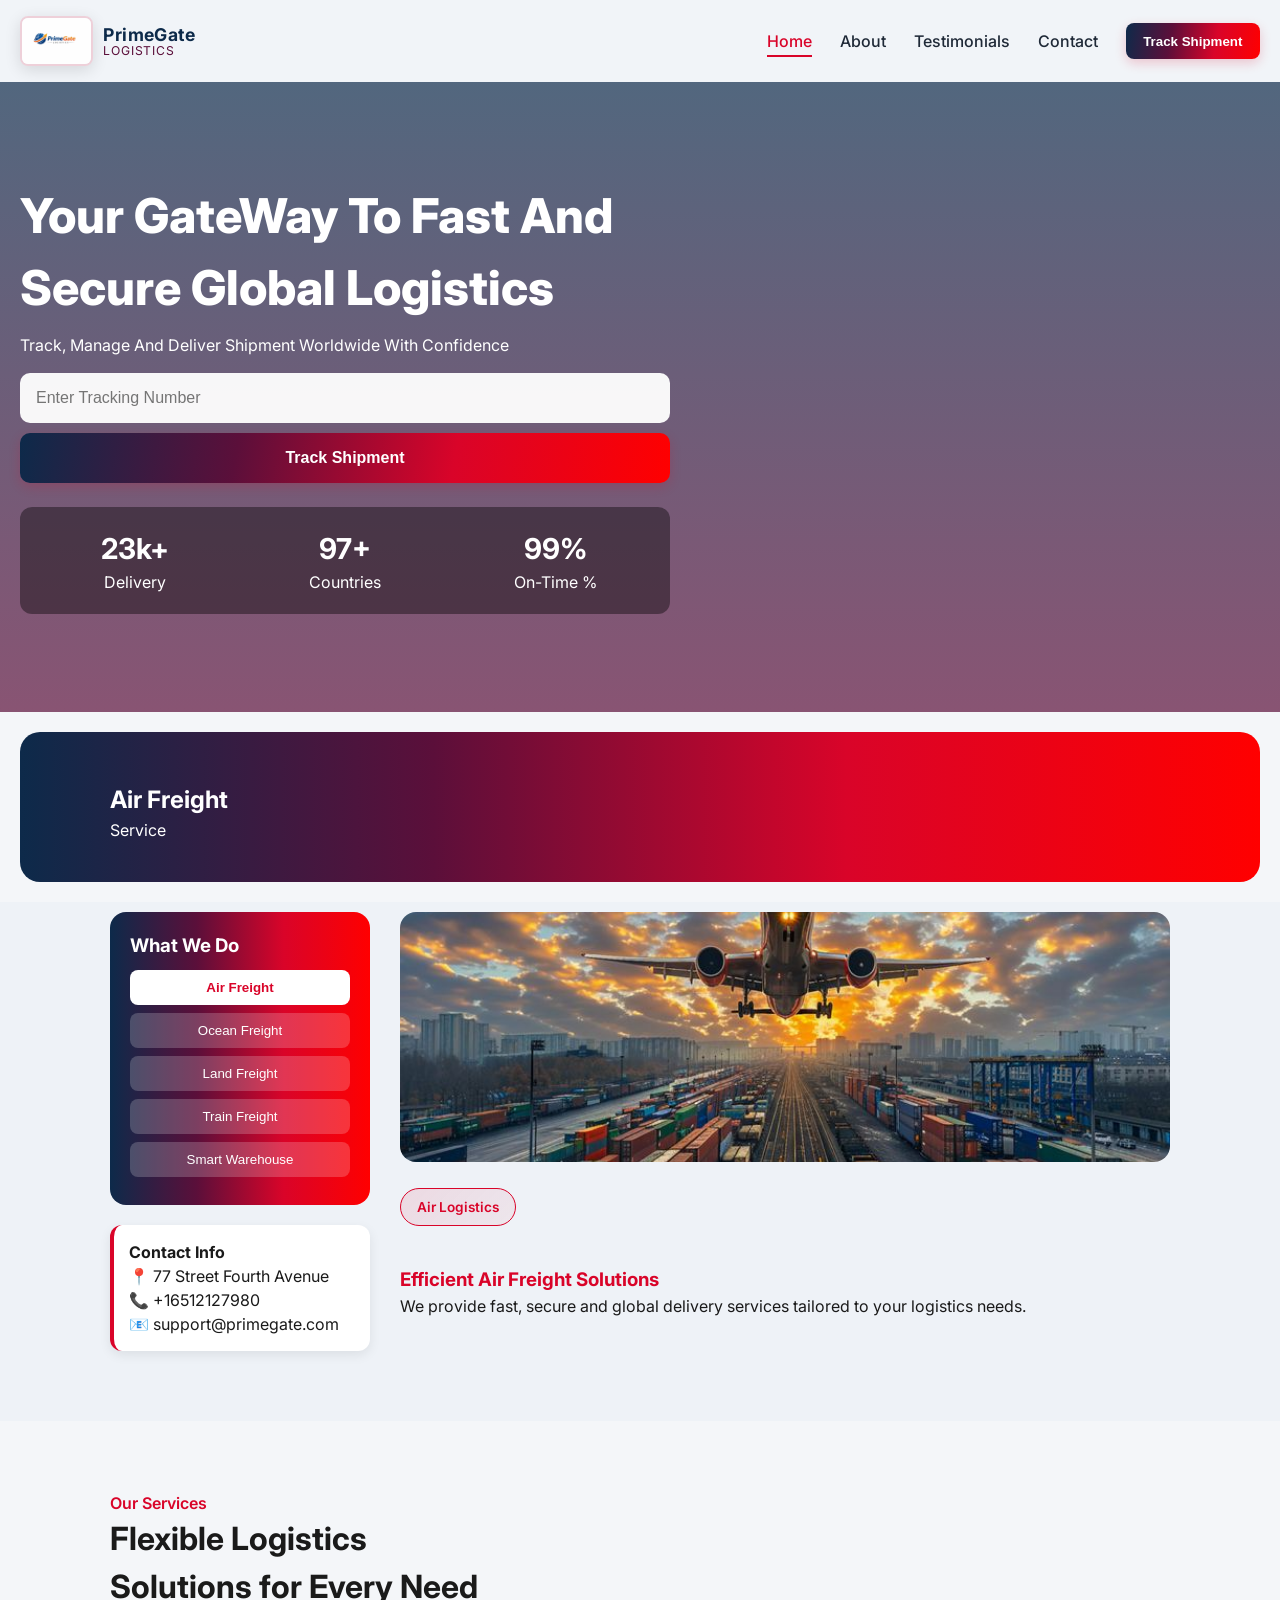
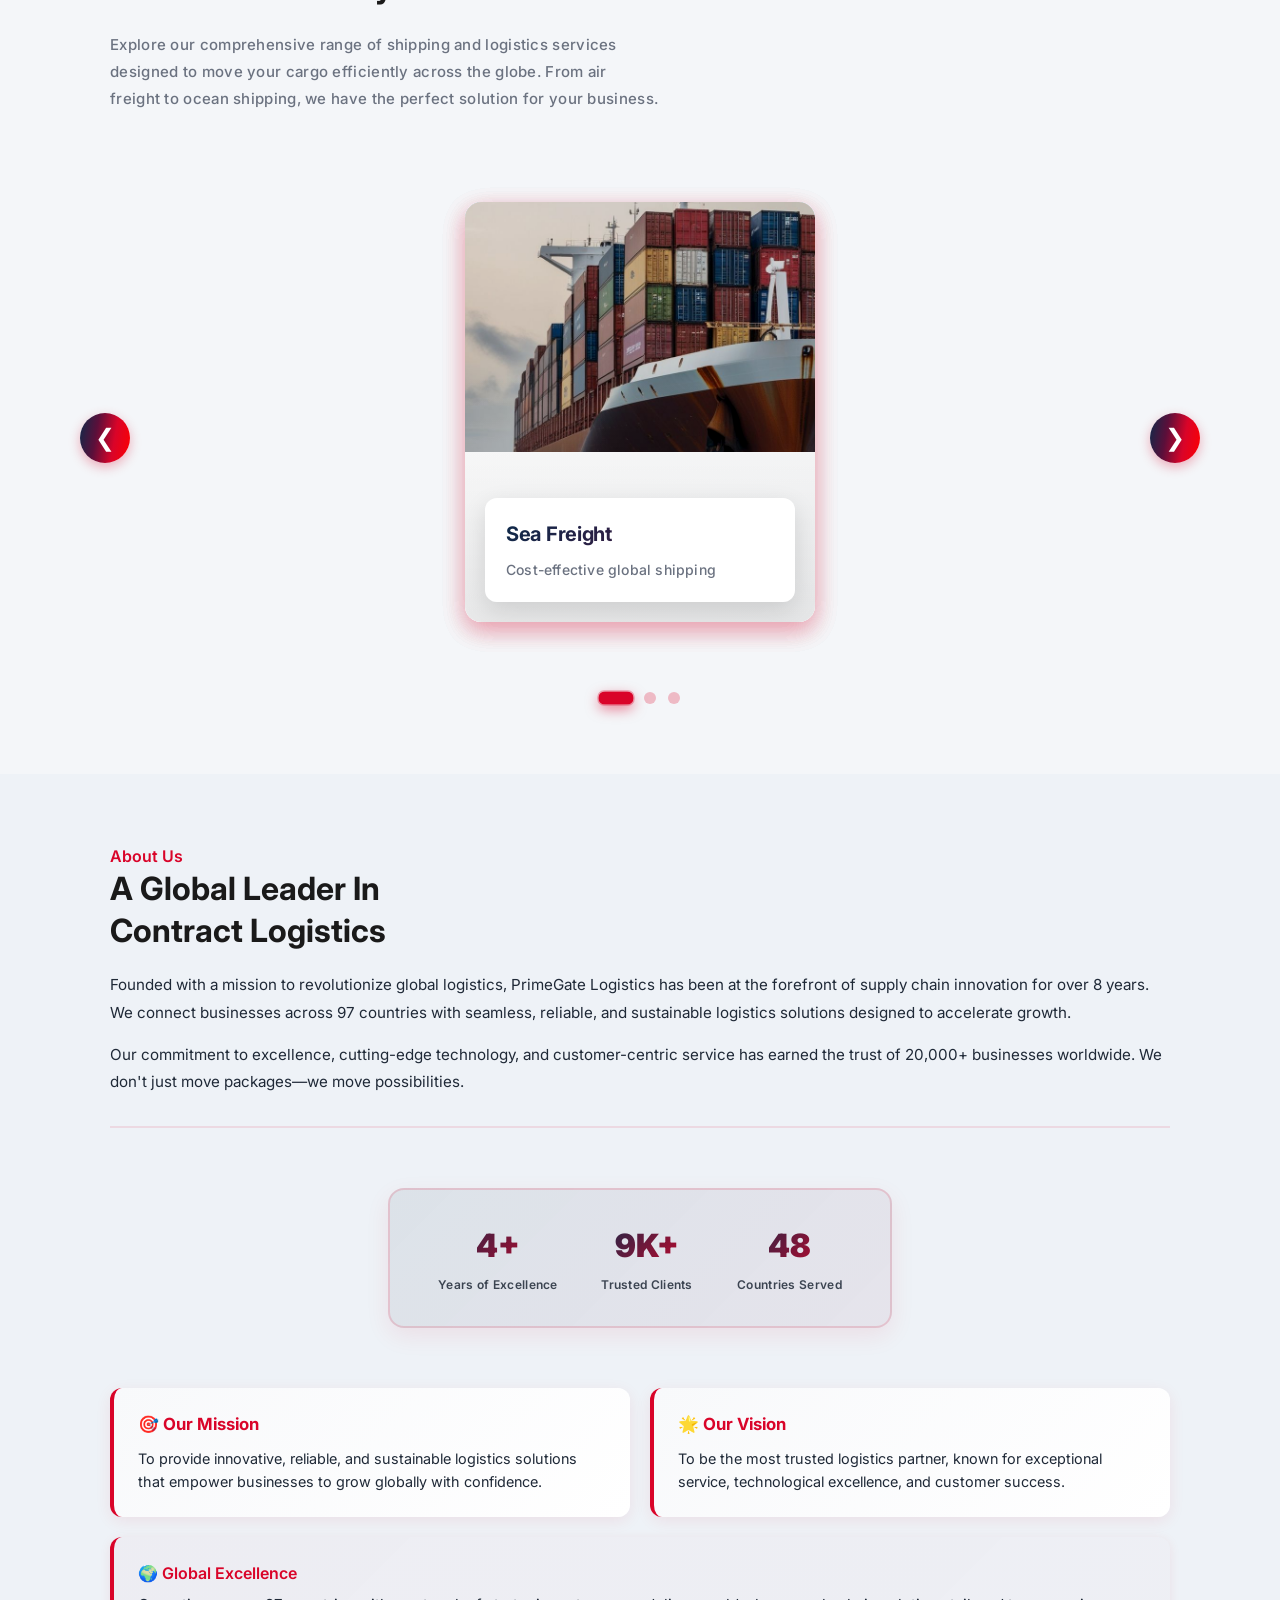
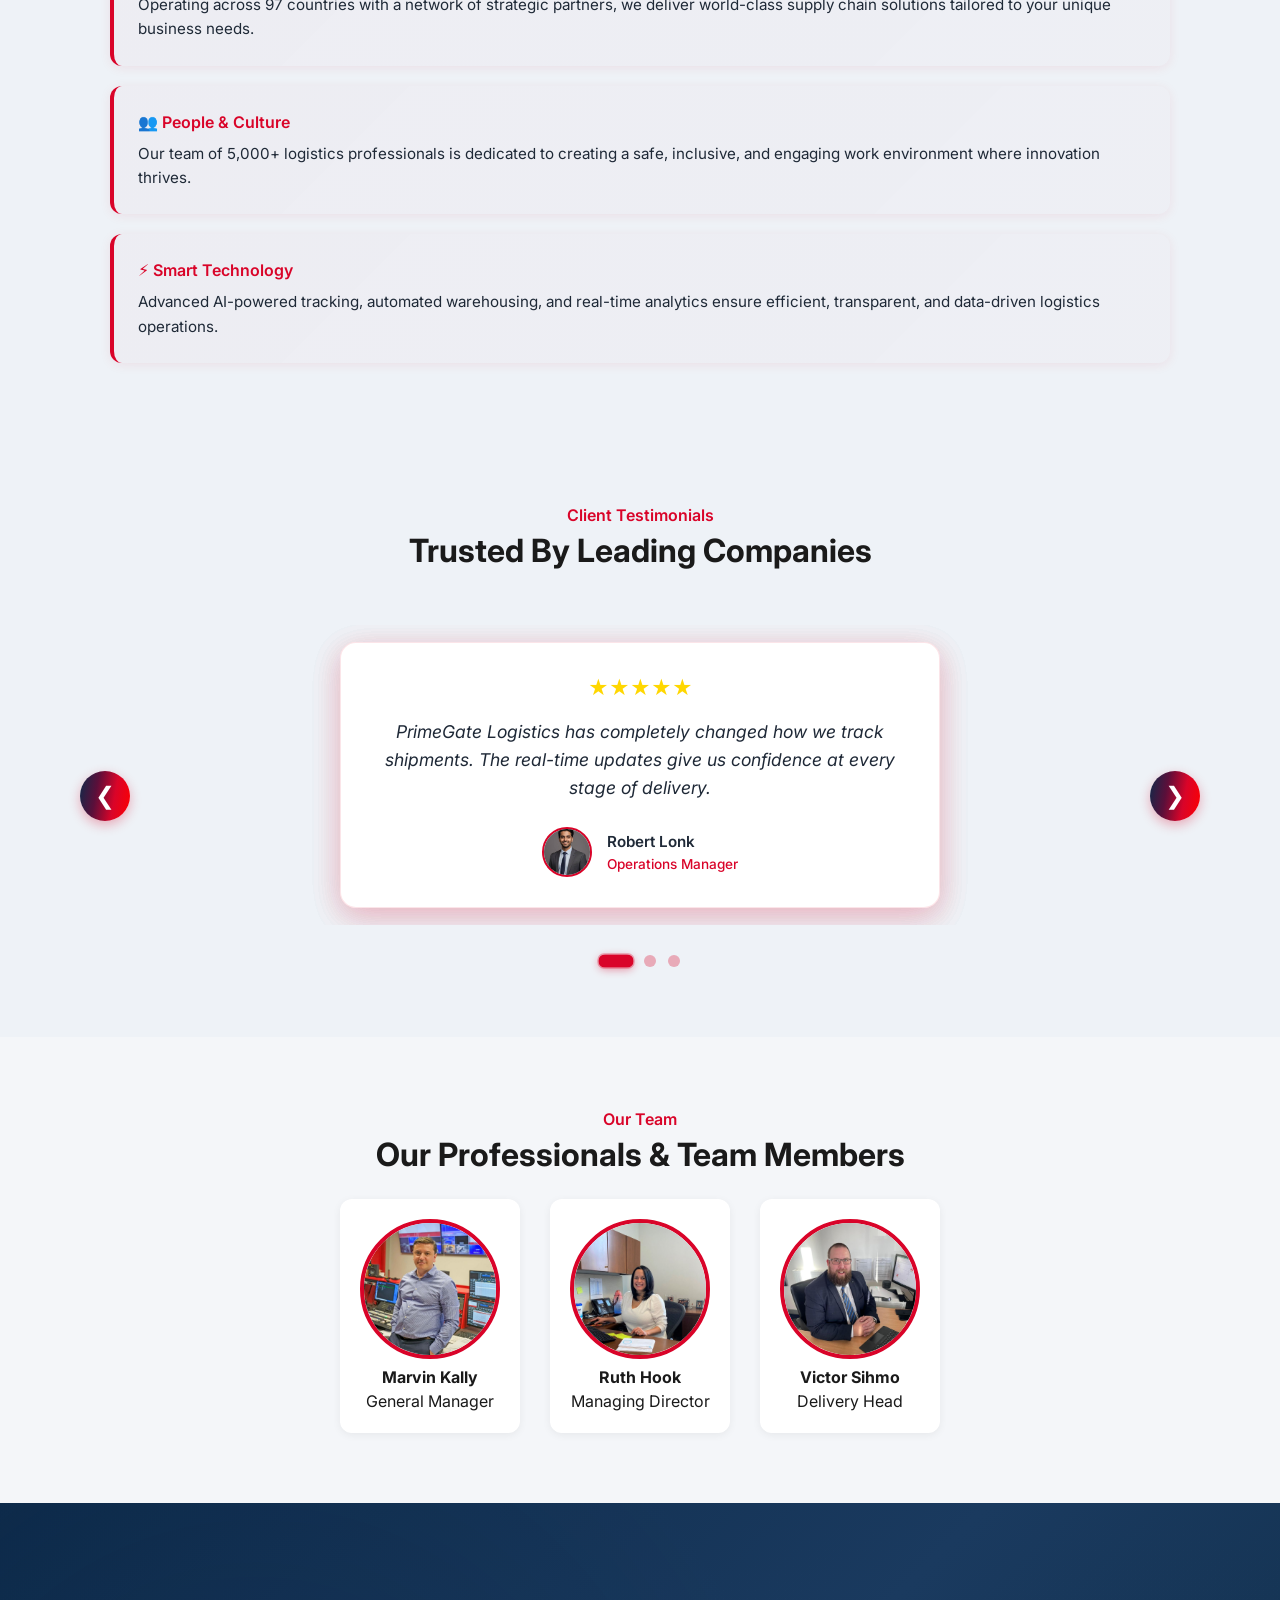
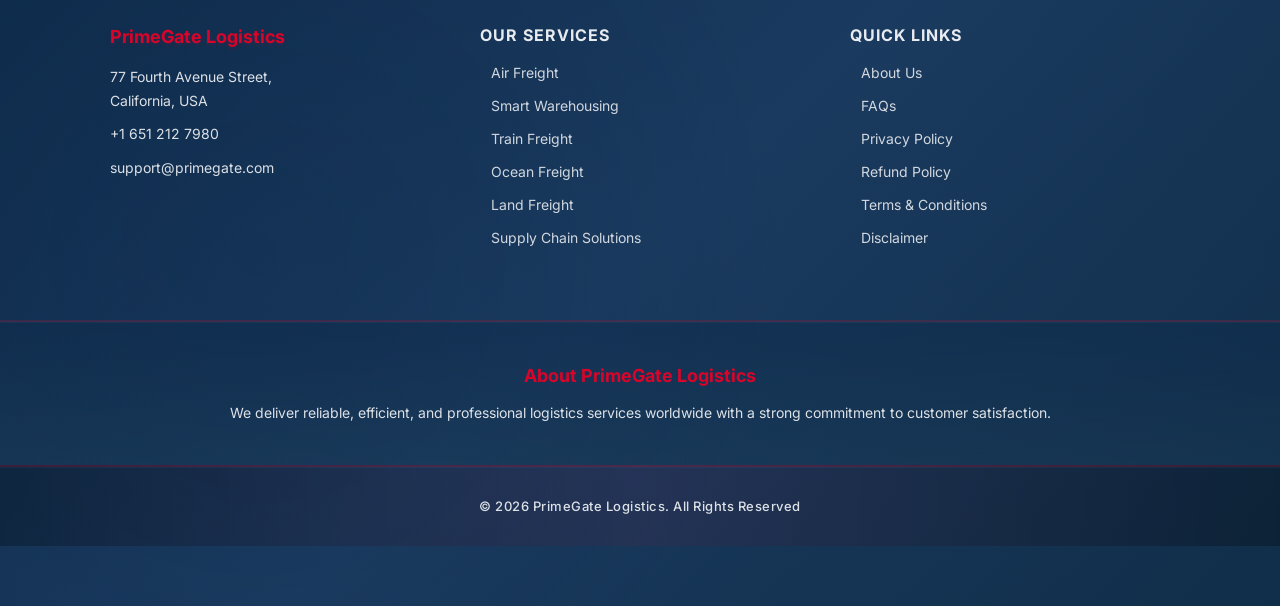
==== index.html @ dfad61ab "Add files via upload" ====
<!DOCTYPE html>
<html lang="en">
<head>
<meta charset="UTF-8">
<meta name="viewport" content="width=device-width, initial-scale=1.0">
<meta name="description" content="PrimeGate Logistics - Fast, secure, and reliable global logistics services. Track shipments in real-time across 97+ countries with 99% on-time delivery rate.">
<meta name="keywords" content="logistics, shipping, freight, tracking, global delivery, air freight, ocean freight">
<meta name="author" content="PrimeGate Logistics">
<meta name="theme-color" content="#d90429">
<meta name="color-scheme" content="light">
<meta name="apple-mobile-web-app-capable" content="yes">
<meta name="apple-mobile-web-app-status-bar-style" content="black-translucent">

<!-- Open Graph / Social Media -->
<meta property="og:type" content="website">
<meta property="og:url" content="https://primegate-logistics.com/">
<meta property="og:title" content="PrimeGate Logistics - Global Shipping Solutions">
<meta property="og:description" content="Fast, secure, and reliable global logistics services with real-time tracking.">
<meta property="og:image" content="https://primegate-logistics.com/og-image.png">

<!-- Twitter -->
<meta property="twitter:card" content="summary_large_image">
<meta property="twitter:url" content="https://primegate-logistics.com/">
<meta property="twitter:title" content="PrimeGate Logistics - Global Shipping Solutions">
<meta property="twitter:description" content="Fast, secure, and reliable global logistics services with real-time tracking.">

<link rel="canonical" href="https://primegate-logistics.com/">
<link rel="icon" type="image/svg+xml" href="data:image/svg+xml,<svg xmlns='http://www.w3.org/2000/svg' viewBox='0 0 100 100'><text y='.9em' font-size='90' fill='%23d90429'>✈</text></svg>">

<title>PrimeGate Logistics - Fast & Secure Global Shipping</title>

<link rel="preconnect" href="https://fonts.googleapis.com">
<link rel="preconnect" href="https://fonts.gstatic.com" crossorigin>
<link href="https://fonts.googleapis.com/css2?family=Inter:wght@300;400;500;600;700;800;900&display=swap" rel="stylesheet" as="style">
<link rel="stylesheet" href="styles.css">
<link rel="stylesheet" href="../footer/styles.css">

<!-- Schema.org Structured Data -->
<script type="application/ld+json">
{
  "@context": "https://schema.org",
  "@type": "Organization",
  "name": "PrimeGate Logistics",
  "url": "https://primegate-logistics.com",
  "logo": "https://primegate-logistics.com/logo.png",
  "description": "Global logistics and shipping company",
  "address": {
    "@type": "PostalAddress",
    "streetAddress": "77 Fourth Avenue Street",
    "addressLocality": "California",
    "addressCountry": "US"
  },
  "contactPoint": {
    "@type": "ContactPoint",
    "contactType": "Customer Service",
    "telephone": "+1-651-212-7980",
    "email": "support@primegate.com"
  },
  "sameAs": [
    "https://www.facebook.com/primegate",
    "https://twitter.com/primegate",
    "https://www.linkedin.com/company/primegate"
  ]
}
</script>

<script type="application/ld+json">
{
  "@context": "https://schema.org",
  "@type": "LocalBusiness",
  "name": "PrimeGate Logistics",
  "image": "https://primegate-logistics.com/logo.png",
  "description": "Professional logistics and shipping services",
  "address": {
    "@type": "PostalAddress",
    "streetAddress": "77 Fourth Avenue Street",
    "addressLocality": "California",
    "addressCountry": "US"
  },
  "telephone": "+1-651-212-7980",
  "priceRange": "$$"
}
</script>

</head>

<body>
<!-- Skip to main content link for accessibility -->
<a href="#main-content" class="skip-link">Skip to main content</a>

<!-- ================= PAGE LOADER ================= -->
<div class="loader-overlay" id="pageLoader" aria-hidden="true" role="status" aria-live="polite">
  <div class="loader" aria-label="Loading"></div>
</div>

<!-- ================= NAVBAR ================= -->
<nav class="navbar" role="navigation" aria-label="Main navigation">
    <div class="logo">
        <img src="images/logo.jpeg" alt="PrimeGate Logistics Logo" width="50" height="50">
        <div class="brand-name">
          <strong>PrimeGate</strong>
          <span>Logistics</span>
        </div>
    </div>

    <div class="nav-links">
        <a href="#" class="active" aria-current="page">Home</a>
        <a href="#about" aria-label="Go to About section">About</a>
        <a href="#testimonials" aria-label="Go to Testimonials section">Testimonials</a>
        <a href="#contact" aria-label="Go to Contact section">Contact</a>
        <button class="track-btn" onclick="focusTracking()" aria-label="Open tracking shipment dialog">Track Shipment</button>
    </div>

    <button class="menu-icon" onclick="toggleMenu()" aria-label="Toggle mobile navigation menu" aria-expanded="false">☰</button>

    <div class="mobile-menu" id="mobileMenu" role="navigation" aria-label="Mobile navigation">
        <a href="#" aria-current="page">Home</a>
        <a href="#about" aria-label="Go to About section">About</a>
        <a href="#testimonials" aria-label="Go to Testimonials section">Testimonials</a>
        <a href="#contact" aria-label="Go to Contact section">Contact</a>
        <button class="track-btn" onclick="focusTracking()" aria-label="Open tracking shipment dialog">Track Shipment</button>
    </div>
</nav>

<!-- ================= HERO ================= -->
<section class="hero" id="main-content" role="region" aria-label="Hero section with tracking">
    <div class="hero-content">
        <h1>Your GateWay To Fast And Secure Global Logistics</h1>

        <p>Track, Manage And Deliver Shipment Worldwide With Confidence</p>

        <div class="track-box">
            <input id="trackingInput" type="text" placeholder="Enter Tracking Number" aria-label="Tracking number input">
            <button onclick="trackShipment()" aria-label="Submit tracking number">Track Shipment</button>
        </div>

        <p id="errorMsg" class="error-msg"></p>

    <div class="stats">
            <div class="stat">
                <strong class="counter" data-target="23000" aria-label="23000 deliveries completed">0</strong>
                <span>Delivery</span>
            </div>
            <div class="stat">
                <strong class="counter" data-target="97" aria-label="97 countries served">0</strong>
                <span>Countries</span>
            </div>
            <div class="stat">
                <strong class="counter" data-target="99" aria-label="99 percent on-time delivery">0</strong>
                <span>On-Time %</span>
            </div>
        </div>
    </div>
</section>

<!-- ================= SERVICE HERO ================= -->
<section class="service-hero" id="hero" role="region" aria-label="Service hero section">
<div class="container">
<h1 id="serviceTitle">Air Freight</h1>
<span>Service</span>
</div>
</section>

<!-- ================= SERVICES ================= -->
<section class="section light" id="services" role="region" aria-label="Services offered by PrimeGate">
<div class="container">

<div class="service-wrapper">

<div class="sidebar-container">
<div class="sidebar">
<h3>What We Do</h3>

<button class="active" onclick="switchService('air', this)">Air Freight</button>
<button onclick="switchService('ocean', this)">Ocean Freight</button>
<button onclick="switchService('land', this)">Land Freight</button>
<button onclick="switchService('train', this)">Train Freight</button>
<button onclick="switchService('warehouse', this)">Smart Warehouse</button>
</div>

<div class="contact-box">
<h4>Contact Info</h4>
<p>📍 77 Street Fourth Avenue</p>
<p>📞 +16512127980</p>
<p>📧 support@primegate.com</p>
</div>
</div>

<div class="service-main" id="contentBox">

<img id="serviceImage" src="images/service-air.jpeg" alt="Air Freight Service" width="400" height="250">

<div class="badge" id="serviceBadge">Air Logistics</div>

<div class="text-content">
<h3 id="serviceHeading">Efficient Air Freight Solutions</h3>
<p id="serviceText">
We provide fast, secure and global delivery services tailored to your logistics needs.
</p>
</div>

</div>

</div>

</div>
</section>

<!-- ================= SERVICES CARDS ================= -->
<section class="section">
  <div class="container">

    <div class="section-top">
      <div>
        <p class="tag">Our Services</p>
        <h2>Flexible Logistics<br>Solutions for Every Need</h2>
        <p class="section-description">Explore our comprehensive range of shipping and logistics services designed to move your cargo efficiently across the globe. From air freight to ocean shipping, we have the perfect solution for your business.</p>
      </div>
    </div>

    <div class="carousel-wrapper">
      <div class="cards slider">
        <div class="card active slide scroll-animate-scale">
          <img src="images/service-sea.jpeg" alt="Sea Freight" />
          <div class="card-content">
            <h3>Sea Freight</h3>
            <p>Cost-effective global shipping</p>
          </div>
        </div>

        <div class="card slide scroll-animate-scale">
          <img src="images/service-road.jpeg" alt="Road Transport" />
          <div class="card-content">
            <h3>Road Transport</h3>
            <p>Reliable inland transport</p>
          </div>
        </div>

        <div class="card slide scroll-animate-scale">
          <img src="images/service-delivery.jpeg" alt="Home Delivery" />
          <div class="card-content">
            <h3>Home Delivery</h3>
            <p>Door-to-door delivery</p>
          </div>
        </div>
      </div>

      <button class="carousel-btn prev" onclick="prevCard()">❮</button>
      <button class="carousel-btn next" onclick="nextCard()">❯</button>

      <div class="carousel-indicators">
        <span class="indicator active" onclick="goToCard(0)"></span>
        <span class="indicator" onclick="goToCard(1)"></span>
        <span class="indicator" onclick="goToCard(2)"></span>
      </div>
    </div>

  </div>
</section>

<!-- ================= ABOUT ================= -->
<section class="section light" id="about" role="region" aria-label="About PrimeGate Logistics">
  <div class="container about">

    <div class="about-left">
      <p class="tag">About Us</p>
      <h2>A Global Leader In<br>Contract Logistics</h2>

      <div class="about-intro">
        <p>
          Founded with a mission to revolutionize global logistics, PrimeGate Logistics has been at the forefront of supply chain innovation for over 8 years. We connect businesses across 97 countries with seamless, reliable, and sustainable logistics solutions designed to accelerate growth.
        </p>
        <p>
          Our commitment to excellence, cutting-edge technology, and customer-centric service has earned the trust of 20,000+ businesses worldwide. We don't just move packages—we move possibilities.
        </p>
      </div>

      <div class="stats-box">
        <div class="stats-item scroll-animate-scale">
          <h3>8+</h3>
          <span>Years of Excellence</span>
        </div>
        <div class="stats-item scroll-animate-scale">
          <h3>20K+</h3>
          <span>Trusted Clients</span>
        </div>
        <div class="stats-item scroll-animate-scale">
          <h3>97</h3>
          <span>Countries Served</span>
        </div>
      </div>

      <div class="about-mission">
        <div class="mission-item scroll-animate-right">
          <h4>🎯 Our Mission</h4>
          <p>To provide innovative, reliable, and sustainable logistics solutions that empower businesses to grow globally with confidence.</p>
        </div>
        <div class="mission-item scroll-animate-right">
          <h4>🌟 Our Vision</h4>
          <p>To be the most trusted logistics partner, known for exceptional service, technological excellence, and customer success.</p>
        </div>
      </div>

      <div class="timeline">
        <div class="timeline-item scroll-animate-left">
          <h4>🌍 Global Excellence</h4>
          <p>Operating across 97 countries with a network of strategic partners, we deliver world-class supply chain solutions tailored to your unique business needs.</p>
        </div>

        <div class="timeline-item scroll-animate-left">
          <h4>👥 People & Culture</h4>
          <p>Our team of 5,000+ logistics professionals is dedicated to creating a safe, inclusive, and engaging work environment where innovation thrives.</p>
        </div>

        <div class="timeline-item scroll-animate-left">
          <h4>⚡ Smart Technology</h4>
          <p>Advanced AI-powered tracking, automated warehousing, and real-time analytics ensure efficient, transparent, and data-driven logistics operations.</p>
        </div>
      </div>
    </div>

  </div>
</section>

<!-- ================= TESTIMONIALS ================= -->
<section class="section light" id="testimonials">
  <div class="container">
    <div class="testimonials-header">
      <p class="tag">Client Testimonials</p>
      <h2>Trusted By Leading Companies</h2>
    </div>

    <div class="carousel-wrapper testimonials-carousel">
      <div class="cards testimonials-slider">
        <div class="testimonial-card active slide scroll-animate-scale">
          <div class="testimonial-stars">★★★★★</div>
          <p class="testimonial-text">
            PrimeGate Logistics has completely changed how we track shipments. The real-time updates give us confidence at every stage of delivery.
          </p>
          <div class="testimonial-author">
            <img src="images/testimonial-robert.jpeg" alt="Robert Lonk" width="50" height="50">
            <div>
              <h4>Robert Lonk</h4>
              <span>Operations Manager</span>
            </div>
          </div>
        </div>

        <div class="testimonial-card slide scroll-animate-scale">
          <div class="testimonial-stars">★★★★☆</div>
          <p class="testimonial-text">
            Outstanding customer service and reliable shipping. They've helped us expand our business globally without any logistics headaches.
          </p>
          <div class="testimonial-author">
            <img src="images/testimonial-sarah.jpeg" alt="Sarah Mitchell" width="50" height="50">
            <div>
              <h4>Sarah Mitchell</h4>
              <span>Supply Chain Director</span>
            </div>
          </div>
        </div>

        <div class="testimonial-card slide scroll-animate-scale">
          <div class="testimonial-stars">★★★★★</div>
          <p class="testimonial-text">
            The most professional logistics partner we've worked with. Their on-time delivery rate is consistently 99%+ and their team is always responsive.
          </p>
          <div class="testimonial-author">
            <img src="images/testimonial-james.jpeg" alt="James Chen" width="50" height="50">
            <div>
              <h4>James Chen</h4>
              <span>CEO, Tech Imports Inc.</span>
            </div>
          </div>
        </div>
      </div>

      <button class="carousel-btn prev testimonials-prev" onclick="prevTestimonial()">❮</button>
      <button class="carousel-btn next testimonials-next" onclick="nextTestimonial()">❯</button>

      <div class="carousel-indicators testimonials-indicators">
        <div class="indicator active" onclick="goToTestimonial(0)"></div>
        <div class="indicator" onclick="goToTestimonial(1)"></div>
        <div class="indicator" onclick="goToTestimonial(2)"></div>
      </div>
    </div>
  </div>
</section>

<!-- ================= TEAM ================= -->
<section class="section" id="team" role="region" aria-label="PrimeGate professional team members">
  <div class="container center">
    <p class="tag">Our Team</p>
    <h2>Our Professionals & Team Members</h2>

    <div class="team">
      <div class="member scroll-animate">
        <img src="images/team-marvin.jpeg" alt="Marvel Kally" width="150" height="150">
        <h4>Marvin Kally</h4>
        <span>General Manager</span>
      </div>

      <div class="member scroll-animate">
        <img src="images/team-ruth.jpeg" alt="Ruth Hook" width="150" height="150">
        <h4>Ruth Hook</h4>
        <span>Managing Director</span>
      </div>

      <div class="member scroll-animate">
        <img src="images/team-victor.jpeg" alt="Victor Sihmo" width="150" height="150">
        <h4>Victor Sihmo</h4>
        <span>Delivery Head</span>
      </div>
    </div>

  </div>
</section>

<!-- ================= FOOTER ================= -->
<footer class="footer">

  <!-- MAIN -->
  <div class="footer-main container">

    <div class="footer-col">
      <h3 class="footer-logo">PrimeGate Logistics</h3>

      <p>77 Fourth Avenue Street,<br>California, USA</p>
      <p>+1 651 212 7980</p>
      <p>support@primegate.com</p>
    </div>

    <div class="footer-col">
      <h4>Our Services</h4>
      <ul>
        <li><a href="#services" onclick="switchService('air', document.querySelector('.sidebar button.active')); return false;">Air Freight</a></li>
        <li><a href="#services" onclick="switchService('warehouse', document.querySelector('.sidebar button')); return false;">Smart Warehousing</a></li>
        <li><a href="#services" onclick="switchService('train', document.querySelector('.sidebar button')); return false;">Train Freight</a></li>
        <li><a href="#services" onclick="switchService('ocean', document.querySelector('.sidebar button')); return false;">Ocean Freight</a></li>
        <li><a href="#services" onclick="switchService('land', document.querySelector('.sidebar button')); return false;">Land Freight</a></li>
        <li><a href="#services" onclick="location.hash='#services'; return false;">Supply Chain Solutions</a></li>
      </ul>
    </div>

    <div class="footer-col">
      <h4>Quick Links</h4>
      <ul>
        <li class="quick-link" data-link="About Us">About Us</li>
        <li class="quick-link" data-link="FAQs">FAQs</li>
        <li class="quick-link" data-link="Privacy Policy">Privacy Policy</li>
        <li class="quick-link" data-link="Refund Policy">Refund Policy</li>
        <li class="quick-link" data-link="Terms & Conditions">Terms & Conditions</li>
        <li class="quick-link" data-link="Disclaimer">Disclaimer</li>
      </ul>
    </div>

  </div>

  <!-- ABOUT -->
  <div class="footer-about">
    <div class="container about-flex">

      <div class="about-text">
        <h4>About PrimeGate Logistics</h4>
        <p>
          We deliver reliable, efficient, and professional logistics services worldwide with
          a strong commitment to customer satisfaction.
        </p>
      </div>

    </div>
  </div>

  <!-- BOTTOM -->
  <div class="footer-bottom">
    © 2026 PrimeGate Logistics. All Rights Reserved
  </div>

</footer>

<!-- QUICK LINKS MODAL -->
<div class="modal-overlay" id="modalOverlay">
  <div class="modal-content">
    <button class="modal-close" id="modalClose" aria-label="Close modal">×</button>
    <h2 class="modal-header" id="modalHeader">About Us</h2>
    <div class="modal-body" id="modalBody">
      <p>Welcome to our comprehensive resource center. Here you'll find detailed information about our services, policies, and more information tailored to your needs.</p>
    </div>
  </div>
</div>

<script src="script.js" defer></script>

<!-- Stylesheet for accessibility skip link -->
<style>
.skip-link {
  position: absolute;
  top: -40px;
  left: 0;
  background: #d90429;
  color: white;
  padding: 8px 16px;
  text-decoration: none;
  border-radius: 0 0 4px 0;
  z-index: 10000;
}
.skip-link:focus {
  top: 0;
}
</style>

</body>
</html>
---- styles.css ----
/* ========================= */
/* 🔥 RESET */
/* ========================= */
*{
  margin:0;
  padding:0;
  box-sizing:border-box;
}

html{
  scroll-behavior:smooth;
}

body{
  font-family:'Inter', system-ui, -apple-system, sans-serif;
  background:#f4f6f9;
  color:#1a1a1a;
  line-height:1.5;
}

/* ========================= */
/* ⏳ PAGE LOADER */
/* ========================= */
.loader-overlay{
  position:fixed;
  inset:0;
  display:grid;
  place-items:center;
  background: rgba(13,42,74,0.75);
  z-index: 1500;
  opacity: 1;
  visibility: visible;
  transition: opacity 0.4s ease, visibility 0.4s ease;
}

.loader-overlay.hide{
  opacity:0;
  visibility:hidden;
}

.loader{
  width: 90px;
  height: 90px;
  border-radius: 50%;
  border: 8px solid rgba(255,255,255,.35);
  border-top-color: #ff0000;
  animation: spin 1.2s linear infinite;
  box-shadow: 0 0 18px rgba(255, 0, 0, 0.5);
}

.loader::before{
  content:'';
  position:absolute;
  width: 22px;
  height: 22px;
  border-radius:50%;
  background:#fff;
  top:50%;
  left:50%;
  transform: translate(-50%, -50%);
}

@keyframes spin {
  to { transform: rotate(360deg); }
}

/* ========================= */
/* 🎨 COLOR SYSTEM */
/* ========================= */
:root{
  --navy:#0d2a4a;
  --purple:#5b0f3a;
  --red:#d90429;
  --bright-red:#ff0000;

  --gradient-main:linear-gradient(90deg,#0d2a4a,#5b0f3a,#d90429,#ff0000);
  --gradient:linear-gradient(100deg,#0d2a4a,#5b0f3a,#d90429,#ff0000);

  --primary:#d90429;
  --bg-light:#eef2f7;
  --text-dark:#1f2937;
}

/* ========================= */
/* 📦 GLOBAL LAYOUT */
/* ========================= */
.container{
  width:100%;
  max-width:1100px;
  margin:0 auto;
  padding:0 20px;
}

.section{
  padding:70px 0;
}

.light{
  background:var(--bg-light);
}

.center{
  text-align:center;
}

.section-top{
  display:flex;
  justify-content:space-between;
  align-items:center;
  margin-bottom:40px;
  gap:20px;
  flex-wrap:wrap;
}

/* ========================= */
/* 🧭 NAVBAR */
/* ========================= */
.navbar{
  display:flex;
  justify-content:space-between;
  align-items:center;
  padding:1rem 1.25rem;
  background:#f1f4f8;
  position:relative;
  z-index:1000;
}

.logo{
  display:flex;
  align-items:center;
  gap:0.65rem;
}

.logo img{
  height:50px;
  width:auto;
  object-fit:contain;
  border-radius:8px;
  box-shadow: 0 4px 16px rgba(0,0,0,0.12);
  border: 2px solid rgba(217,4,41,0.15);
}

.brand-name {
  display:flex;
  flex-direction:column;
  line-height:1.1;
  color: var(--navy);
}

.brand-name strong {
  font-size:1.1rem;
  letter-spacing:0.4px;
}

.brand-name span {
  font-size:0.76rem;
  letter-spacing: 0.8px;
  text-transform: uppercase;
  color: #5b0f3a;
}

.nav-links{
  display:flex;
  gap:1.75rem;
  align-items:center;
}

.nav-links a{
  text-decoration:none;
  color:var(--text-dark);
  font-weight:500;
  position: relative;
  transition: color 0.3s cubic-bezier(0.4, 0, 0.2, 1);
}

.nav-links a::after {
  content: '';
  position: absolute;
  bottom: -4px;
  left: 0;
  width: 0;
  height: 2px;
  background: var(--primary);
  transition: width 0.3s cubic-bezier(0.4, 0, 0.2, 1);
}

.nav-links a:hover::after,
.nav-links a.active::after{
  width: 100%;
}

.nav-links a:hover,
.nav-links a.active{
  color:var(--primary);
}

.track-btn{
  background:var(--gradient);
  color:#fff;
  border:none;
  padding:0.65rem 1.1rem;
  border-radius:8px;
  cursor:pointer;
  font-weight:600;
}

.menu-icon{
  display:none;
  font-size:1.5rem;
  cursor:pointer;
  background: none;
  border: none;
  padding: 8px;
  border-radius: 6px;
  transition: all 0.3s cubic-bezier(0.4, 0, 0.2, 1);
}

.menu-icon:hover {
  background: rgba(217, 4, 41, 0.1);
  transform: scale(1.1);
}

.menu-icon:focus {
  outline: 2px solid var(--primary);
  outline-offset: 2px;
}

/* Mobile menu */
.mobile-menu{
  display:none;
  flex-direction:column;
  gap:1rem;
  position:absolute;
  top:100%;
  right:1rem;
  background:#fff;
  padding:1rem;
  border-radius:10px;
}

.mobile-menu.active{
  display:flex;
}

/* ========================= */
/* 🚀 MAIN HERO (UPDATED) */
/* ========================= */
.hero{
  min-height:clamp(420px, 70vh, 720px); /* ✅ reduced & responsive */
  display:flex;
  align-items:center;
  padding:2rem 1.25rem; /* ✅ slightly tighter */
  background:
  linear-gradient(rgba(13,42,74,0.7),rgba(91,15,58,0.7)),
  url('https://images.unsplash.com/photo-1586528116311-ad8dd3c8310d') center/cover;
  color:#fff;
}

.hero-content{
  max-width:650px;
}

.hero h1{
  font-size:clamp(2rem,6vw,3rem);
  font-weight:800;
  margin-bottom:0.6rem; /* ✅ reduced */
}

.hero p{
  margin-bottom:1rem; /* ✅ reduced */
}

/* ========================= */
/* 📦 TRACK BOX */
/* ========================= */
.track-box{
  display:flex;
  flex-direction:column;
  gap:10px;
}

.track-box input{
  padding:1rem;
  border-radius:10px;
  border:none;
  font-size: 1rem;
  transition: all 0.3s cubic-bezier(0.4, 0, 0.2, 1);
  background: rgba(255, 255, 255, 0.95);
}

.track-box input:focus {
  background: white;
  box-shadow: 0 0 0 3px rgba(217, 4, 41, 0.1);
}

.track-box button{
  background:var(--gradient);
  color:#fff;
  border:none;
  padding:1rem;
  border-radius:10px;
  cursor:pointer;
  font-weight: 600;
  font-size: 1rem;
  transition: all 0.3s cubic-bezier(0.4, 0, 0.2, 1);
  box-shadow: 0 4px 12px rgba(217, 4, 41, 0.2);
}

.track-box button:hover {
  box-shadow: 0 8px 20px rgba(217, 4, 41, 0.4);
  transform: translateY(-2px);
}

.track-box button:active {
  transform: translateY(0);
}

/* ========================= */
/* 📊 STATS */
/* ========================= */
.stats{
  margin-top:1.5rem; /* slightly tighter */
  display:flex;
  gap:20px;
  background:rgba(0,0,0,0.4);
  padding:20px;
  border-radius:12px;
}

.stat{
  flex:1;
  text-align:center;
}

.stat strong{
  display:block;
  font-size:1.8rem;
}

/* ========================= */
/* ❗ ERROR */
/* ========================= */
.error-msg{
  color:red;
  font-size:14px;
}

/* ========================= */
/* 🚀 SERVICE HERO */
/* ========================= */
.service-hero{
  background:
  var(--gradient-main),
  url('assets/air.jpg') center/cover no-repeat;
  background-blend-mode:overlay;
  color:#fff;
  padding:50px 20px 40px;
  border-radius:20px;
  margin:20px;
}

/* ========================= */
/* 📐 SERVICE LAYOUT */
/* ========================= */
.service-wrapper{
  display:flex;
  gap:30px;
  margin-top:-60px;
}

.sidebar-container{
  display:flex;
  flex-direction:column;
  gap:20px;
  width:260px;
  flex-shrink:0;
}

.service-main{
  flex:1;
}

.service-main img{
  width:100%;
  height:250px;
  object-fit:cover;
  border-radius:16px;
}

/* ========================= */
/* 📚 SIDEBAR */
/* ========================= */
.sidebar{
  background:var(--gradient-main);
  padding:20px;
  border-radius:16px;
  width:260px;
}

.sidebar h3{
  color:#fff;
  margin-bottom:10px;
}

.sidebar button{
  width:100%;
  padding:10px;
  border:none;
  margin-bottom:8px;
  border-radius:8px;
  background:rgba(255,255,255,0.2);
  color:#fff;
  cursor:pointer;
  transition: all 0.3s cubic-bezier(0.4, 0, 0.2, 1);
  font-weight: 500;
}

.sidebar button:hover {
  background:rgba(255,255,255,0.3);
  transform: translateX(4px);
}

.sidebar button:focus {
  outline: 2px solid white;
  outline-offset: -3px;
}

.sidebar button.active{
  background:#fff;
  color:var(--primary);
  font-weight: 600;
}

/* ========================= */
/* 🏷 BADGE */
/* ========================= */
.badge{
  background:var(--gradient-main);
  color:#fff;
  padding:10px;
  border-radius:10px;
  text-align:center;
  margin:20px 0;
}

/* ========================= */
/* 📄 CONTENT */
/* ========================= */
.text-content{
  margin-top:20px;
}

.contact-box{
  background:#fff;
  padding:15px;
  border-radius:12px;
  box-shadow: 0 4px 12px rgba(0, 0, 0, 0.08);
  border-left: 4px solid var(--primary);
  transition: all 0.3s cubic-bezier(0.4, 0, 0.2, 1);
}

.contact-box:hover {
  box-shadow: 0 8px 24px rgba(0, 0, 0, 0.12);
}

.text-content h3{
  color:var(--primary);
}

/* ========================= */
/* ✍️ TYPOGRAPHY */
/* ========================= */
.tag{
  color:var(--red);
  font-weight:600;
}

h2{
  font-size:32px;
  margin-bottom:20px;
}

/* ========================= */
/* 🔘 BUTTON & INTERACTIVITY */
/* ========================= */
button, a, input[type="button"], input[type="submit"] {
  transition: all 0.3s cubic-bezier(0.4, 0, 0.2, 1);
}

button:hover, a:hover {
  transform: translateY(-2px);
}

button:focus, a:focus, input:focus {
  outline: 2px solid var(--primary);
  outline-offset: 2px;
}

button:active {
  transform: translateY(0);
}

.btn{
  background:var(--gradient-main);
  color:#fff;
  padding:10px 20px;
  border:none;
  border-radius:10px;
  font-weight:600;
  box-shadow: 0 4px 12px rgba(217, 4, 41, 0.2);
}

.btn:hover {
  box-shadow: 0 8px 24px rgba(217, 4, 41, 0.4);
}

.track-btn {
  box-shadow: 0 4px 12px rgba(217, 4, 41, 0.2);
}

.track-btn:hover {
  box-shadow: 0 8px 24px rgba(217, 4, 41, 0.4);
}

/* ========================= */
/* 🧱 CARDS CAROUSEL */
/* ========================= */
.cards{
  display:flex;
  justify-content:center;
  align-items:center;
  position:relative;
  height:480px;
  overflow:hidden;
  perspective: 1000px;
}

.card{
  position:absolute;
  width:350px;
  height:420px;
  border-radius:16px;
  overflow:hidden;
  box-shadow: 0 8px 24px rgba(217, 4, 41, 0.15);
  transition: opacity 0.6s cubic-bezier(0.4, 0, 0.2, 1), transform 0.6s cubic-bezier(0.4, 0, 0.2, 1), box-shadow 0.4s ease;
  opacity:0;
  transform: scale(0.92) rotateY(25deg);
  background: linear-gradient(135deg, #ffffff 0%, #f8f9fa 100%);
}

.card.active{
  opacity:1;
  transform: scale(1) rotateY(0deg);
  position:relative;
  z-index:10;
}

.card.active:hover{
  transform: scale(1.02) translateY(-8px);
  box-shadow: 0 16px 40px rgba(217, 4, 41, 0.25);
}

.card.card-horizontal {
  max-width: none;
  display: flex;
  flex-direction: column;
}

.card:hover{
  box-shadow: 0 16px 40px rgba(217, 4, 41, 0.25);
  transform: scale(1.02) translateY(-8px) rotateY(0deg);
}

.card img{
  width:100%;
  height:250px;
  object-fit:cover;
  border-radius:16px 16px 0 0;
  transition: transform 0.5s cubic-bezier(0.4, 0, 0.2, 1), filter 0.4s ease;
  filter: brightness(0.90) contrast(1.05);
}

.card:hover img {
  transform: scale(1.12) rotate(2deg);
  filter: brightness(1.1) contrast(1.15);
}

.card::before {
  content: '';
  position: absolute;
  top: 0;
  left: 0;
  right: 0;
  bottom: 0;
  background: linear-gradient(135deg, rgba(217, 4, 41, 0.15) 0%, rgba(91, 15, 58, 0.2) 100%);
  opacity: 0;
  transition: opacity 0.4s cubic-bezier(0.4, 0, 0.2, 1);
  border-radius: 16px;
  pointer-events: none;
  z-index: 2;
}

.card:hover::before {
  opacity: 1;
}

.card::after {
  content: '';
  position: absolute;
  bottom: 0;
  left: 0;
  right: 0;
  top: 0;
  background: linear-gradient(to bottom, transparent 40%, rgba(0, 0, 0, 0.08) 100%);
  border-radius: 16px;
  pointer-events: none;
  z-index: 1;
}

.card-content{
  position:absolute;
  bottom:20px;
  left:20px;
  right:20px;
  background: rgba(255, 255, 255, 0.97);
  backdrop-filter: blur(20px);
  padding:20px;
  border-radius:12px;
  box-shadow: 0 8px 24px rgba(0, 0, 0, 0.12);
  border: 1px solid rgba(255, 255, 255, 0.3);
  transition: all 0.4s cubic-bezier(0.4, 0, 0.2, 1);
  z-index: 5;
}

.card-content h3{
  margin: 0 0 10px 0;
  font-size: 20px;
  font-weight: 700;
  color: var(--navy);
  background: linear-gradient(135deg, var(--navy) 0%, #5b0f3a 100%);
  -webkit-background-clip: text;
  -webkit-text-fill-color: transparent;
  background-clip: text;
  letter-spacing: -0.3px;
}

.card-content p{
  margin: 0;
  font-size: 14px;
  color: #6b7280;
  line-height: 1.6;
  font-weight: 500;
  letter-spacing: 0.2px;
}

.section-description {
  font-size: 15px;
  color: #6b7280;
  margin-top: 16px;
  max-width: 550px;
  line-height: 1.8;
  font-weight: 500;
  letter-spacing: 0.3px;
}

.carousel-wrapper {
  position: relative;
  margin-top: 60px;
  padding: 0 60px;
}

.carousel-btn {
  position: absolute;
  top: 50%;
  transform: translateY(-50%);
  width: 50px;
  height: 50px;
  background: var(--gradient);
  border: none;
  border-radius: 50%;
  color: white;
  font-size: 24px;
  cursor: pointer;
  z-index: 20;
  transition: all 0.3s ease;
  display: flex;
  align-items: center;
  justify-content: center;
  box-shadow: 0 4px 12px rgba(217, 4, 41, 0.3);
}

.carousel-btn:hover {
  box-shadow: 0 6px 20px rgba(217, 4, 41, 0.5);
  transform: translateY(-50%) scale(1.1);
}

.carousel-btn.prev {
  left: -30px;
}

.carousel-btn.next {
  right: -30px;
}

.carousel-indicators {
  display: flex;
  gap: 12px;
  justify-content: center;
  margin-top: 40px;
}

.indicator {
  width: 12px;
  height: 12px;
  border-radius: 50%;
  background: rgba(217, 4, 41, 0.25);
  cursor: pointer;
  transition: all 0.4s cubic-bezier(0.4, 0, 0.2, 1);
  border: 2px solid transparent;
  position: relative;
}

.indicator:hover {
  background: rgba(217, 4, 41, 0.5);
  transform: scale(1.2);
}

.indicator.active {
  background: var(--primary);
  width: 32px;
  border-radius: 6px;
  box-shadow: 0 4px 12px rgba(217, 4, 41, 0.5);
  transform: scale(1.1);
  position: relative;
}

.indicator.active::before {
  content: '';
  position: absolute;
  inset: -3px;
  border: 2px solid var(--primary);
  border-radius: 6px;
  opacity: 0.3;
}

/* ========================= */
/*  ABOUT */
/* ========================= */
.about{
  display: flex;
  flex-direction: column;
  align-items: center;
  gap: 60px;
}

.about-left {
  flex: 1;
}

.about-left h2 {
  margin-bottom: 20px;
  line-height: 1.3;
}

/* About Introduction */
.about-intro {
  margin-bottom: 20px;
  display: flex;
  flex-direction: column;
  gap: 15px;
  padding-bottom: 30px;
  border-bottom: 2px solid rgba(217, 4, 41, 0.1);
}

.about-intro p {
  font-size: 0.95rem;
  line-height: 1.8;
  color: var(--text-dark);
  text-align: left;
}

/* Mission & Vision */
.about-mission {
  display: grid;
  grid-template-columns: 1fr 1fr;
  gap: 20px;
  margin-bottom: 20px;
}

.mission-item {
  background: linear-gradient(135deg, #f8f9fb, #ffffff);
  padding: 24px;
  border-radius: 12px;
  border-left: 4px solid var(--primary);
  box-shadow: 0 4px 16px rgba(217, 4, 41, 0.08);
  transition: all 0.3s cubic-bezier(0.4, 0, 0.2, 1);
  position: relative;
}

.mission-item:hover {
  box-shadow: 0 8px 28px rgba(217, 4, 41, 0.15);
  transform: translateY(-4px);
}

.mission-item h4 {
  color: var(--primary);
  margin-bottom: 10px;
  font-size: 1.05rem;
}

.mission-item p {
  font-size: 0.9rem;
  line-height: 1.6;
  color: var(--text-dark);
}

/* Trust Badges */
.trust-badges {
  display: flex;
  flex-wrap: wrap;
  gap: 12px;
  margin-bottom: 25px;
}

.badge {
  display: inline-block;
  background: linear-gradient(135deg, rgba(217, 4, 41, 0.1), rgba(217, 4, 41, 0.05));
  color: var(--primary);
  padding: 8px 16px;
  border-radius: 20px;
  font-size: 0.85rem;
  font-weight: 600;
  border: 1px solid var(--primary);
  transition: all 0.3s cubic-bezier(0.4, 0, 0.2, 1);
}

.badge:hover {
  background: linear-gradient(135deg, rgba(217, 4, 41, 0.15), rgba(217, 4, 41, 0.1));
  transform: translateY(-2px);
}

/* CTA Button */
.cta-btn {
  background: var(--gradient-main);
  color: white;
  padding: 12px 30px;
  border: none;
  border-radius: 8px;
  font-weight: 600;
  cursor: pointer;
  transition: all 0.3s cubic-bezier(0.4, 0, 0.2, 1);
  box-shadow: 0 4px 12px rgba(217, 4, 41, 0.2);
}

.cta-btn:hover {
  transform: translateY(-3px);
  box-shadow: 0 8px 24px rgba(217, 4, 41, 0.35);
}

.cta-btn:active {
  transform: translateY(-1px);
}

.stats-box{
  position: relative;
  background: linear-gradient(135deg, rgba(14, 42, 74, 0.08) 0%, rgba(91, 15, 58, 0.06) 100%);
  border: 2px solid rgba(217, 4, 41, 0.15);
  color: var(--navy);
  padding: 32px 48px;
  border-radius: 16px;
  display: grid;
  grid-template-columns: repeat(3, minmax(100px, auto));
  gap: 40px;
  align-items: center;
  justify-content: center;
  box-shadow: 0 8px 24px rgba(217, 4, 41, 0.08);
  width: fit-content;
  margin: 60px auto 60px;
}

.stats-item {
  text-align: center;
  flex: 1;
  min-width: auto;
}

.stats-item h3 {
  font-size: 32px;
  font-weight: 900;
  margin-bottom: 6px;
  display: block;
  background: linear-gradient(135deg, var(--navy) 0%, var(--primary) 100%);
  -webkit-background-clip: text;
  -webkit-text-fill-color: transparent;
  background-clip: text;
}

.stats-item span {
  display: block;
  font-size: 12px;
  font-weight: 600;
  color: var(--text-dark);
  opacity: 0.85;
  letter-spacing: 0.3px;
}

/* ========================= */
/* ⏱ TIMELINE */
/* ========================= */
.timeline{
  display: flex;
  flex-direction: column;
  gap: 20px;
  margin-top: 0;
}

.timeline-item{
  padding: 24px;
  background: linear-gradient(135deg, rgba(217, 4, 41, 0.02), rgba(217, 4, 41, 0.01));
  border-left: 4px solid var(--primary);
  border-radius: 12px;
  box-shadow: 0 2px 12px rgba(217, 4, 41, 0.08);
  transition: all 0.3s cubic-bezier(0.4, 0, 0.2, 1);
  position: relative;
  overflow: hidden;
}

.timeline-item::before {
  content: '';
  position: absolute;
  top: 0;
  left: 0;
  width: 100%;
  height: 100%;
  background: linear-gradient(135deg, transparent, rgba(217, 4, 41, 0.04));
  opacity: 0;
  transition: opacity 0.3s ease;
  pointer-events: none;
}

.timeline-item:hover {
  box-shadow: 0 8px 24px rgba(217, 4, 41, 0.15);
  transform: translateX(6px);
  background: linear-gradient(135deg, rgba(217, 4, 41, 0.05), rgba(217, 4, 41, 0.02));
}

.timeline-item:hover::before {
  opacity: 1;
}

.timeline-item h4 {
  color: var(--primary);
  margin-bottom: 8px;
  font-weight: 600;
}

.timeline-item p {
  color: var(--text-dark);
  font-size: 0.95rem;
  line-height: 1.6;
}

/* ========================= */
/* 🖼 PROJECTS */
/* ========================= */
.projects{
  display:flex;
  gap:20px;
  justify-content:center;
}

.projects img{
  max-width:300px;
  border-radius:15px;
}

/* ========================= */
/* 💬 TESTIMONIALS */
/* ========================= */
.testimonials-header {
  text-align: center;
  margin-bottom: 50px;
}

.testimonials-header h2 {
  font-size: 32px;
  margin-bottom: 20px;
}

/* ========================= */
/* 💬 TESTIMONIALS CAROUSEL */
/* ========================= */
.testimonials-carousel {
  position: relative;
  margin-top: 40px;
}

.testimonials-slider {
  display: flex;
  justify-content: center;
  align-items: center;
  position: relative;
  height: 300px;
  overflow: hidden;
}

.testimonial-card {
  position: absolute;
  width: 100%;
  max-width: 600px;
  background: white;
  border-radius: 16px;
  padding: 30px;
  box-shadow: 0 8px 32px rgba(217, 4, 41, 0.1);
  border: 1px solid rgba(217, 4, 41, 0.1);
  transition: opacity 0.6s ease-in-out, transform 0.6s ease-in-out;
  opacity: 0;
  transform: scale(0.95);
  text-align: center;
}

.testimonial-card.active {
  opacity: 1;
  transform: scale(1);
  position: relative;
  z-index: 10;
}

.testimonial-stars {
  color: #ffd700;
  font-size: 20px;
  margin-bottom: 15px;
}

.testimonial-text {
  font-size: 1.1rem;
  line-height: 1.6;
  color: var(--text-dark);
  margin-bottom: 25px;
  font-style: italic;
}

.testimonial-author {
  display: flex;
  align-items: center;
  justify-content: center;
  gap: 15px;
}

.testimonial-author img {
  width: 60px;
  height: 60px;
  border-radius: 50%;
  object-fit: cover;
  border: 3px solid rgba(217, 4, 41, 0.2);
}

.testimonial-author div {
  text-align: left;
}

.testimonial-author h4 {
  margin: 0 0 5px 0;
  font-size: 1.1rem;
  color: var(--navy);
  font-weight: 600;
}

.testimonial-author span {
  font-size: 0.9rem;
  color: var(--primary);
  font-weight: 500;
}

.testimonials-indicators {
  display: flex;
  gap: 12px;
  justify-content: center;
  margin-top: 30px;
}

.testimonials-indicators .indicator {
  width: 12px;
  height: 12px;
  border-radius: 50%;
  background: rgba(217, 4, 41, 0.3);
  cursor: pointer;
  transition: all 0.3s ease;
  border: 2px solid transparent;
}

.testimonials-indicators .indicator:hover {
  background: rgba(217, 4, 41, 0.6);
}

.testimonials-indicators .indicator.active {
  background: var(--primary);
  width: 32px;
  border-radius: 6px;
  box-shadow: 0 2px 8px rgba(217, 4, 41, 0.4);
}

.testimonial-author img {
  width: 50px;
  height: 50px;
  border-radius: 50%;
  object-fit: cover;
  border: 2px solid var(--primary);
}

.testimonial-author div {
  display: flex;
  flex-direction: column;
}

.testimonial-author h4 {
  font-size: 0.95rem;
  font-weight: 600;
  color: var(--text-dark);
  margin: 0;
}

.testimonial-author span {
  font-size: 0.85rem;
  color: var(--primary);
  font-weight: 500;
}

/* ========================= */
/* 👥 TEAM */
/* ========================= */
.team{
  display:flex;
  gap:30px;
  flex-wrap:wrap;
  justify-content:center;
}

.member {
  text-align: center;
  padding: 20px;
  border-radius: 12px;
  transition: all 0.3s cubic-bezier(0.4, 0, 0.2, 1);
  background: white;
  box-shadow: 0 2px 8px rgba(0, 0, 0, 0.06);
}

.member:hover {
  box-shadow: 0 12px 32px rgba(217, 4, 41, 0.15);
  transform: translateY(-8px);
}

.member img{
  width:140px;
  height:140px;
  border-radius:50%;
  border: 4px solid var(--primary);
  transition: transform 0.3s cubic-bezier(0.4, 0, 0.2, 1);
  object-fit: cover;
}

.member:hover img {
  transform: scale(1.08);
}

/* ========================= */
/* 🔚 FOOTER */
/* ========================= */
footer{
  background: linear-gradient(135deg, #0d2a4a 0%, #1a3a5f 50%, #0f2d47 100%);
  color:#fff;
  text-align:center;
  padding:60px 0;
  position:relative;
  overflow:hidden;
}

footer::before {
  content:'';
  position:absolute;
  top:0;
  left:0;
  right:0;
  bottom:0;
  background:radial-gradient(circle at 20% 50%, rgba(13, 42, 74, 0.15) 0%, transparent 50%),
             radial-gradient(circle at 80% 80%, rgba(26, 58, 95, 0.15) 0%, transparent 50%);
  pointer-events:none;
}

footer > * {
  position:relative;
  z-index:1;
}

/* Footer Main Layout */
.footer-main {
  display: grid;
  grid-template-columns: repeat(3, 1fr);
  gap: 50px;
  padding: 60px 20px;
  align-items: start;
}

.footer-col {
  flex: 1;
  min-width: 220px;
  text-align: left;
}

.footer-logo {
  font-weight: 700;
  font-size: 20px;
  margin-bottom: 20px;
  color: #d90429;
  text-shadow: 0 2px 8px rgba(217, 4, 41, 0.2);
}

.footer-col h3 {
  font-size: 18px;
  margin-bottom: 15px;
  color: #d90429;
  text-shadow: 0 2px 4px rgba(217, 4, 41, 0.15);
}

.footer-col h4 {
  margin-bottom: 15px;
  font-size: 16px;
  text-transform: uppercase;
  letter-spacing: 1px;
  font-weight: 700;
  color: rgba(255, 255, 255, 0.9);
}

.footer-col p {
  font-size: 14px;
  margin-bottom: 10px;
  opacity: 0.85;
  line-height: 1.7;
  transition: all 0.3s ease;
}

.footer-col ul {
  list-style: none;
}

.footer-col ul li {
  margin-bottom: 12px;
  opacity: 0.8;
  cursor: pointer;
  transition: all 0.3s cubic-bezier(0.4, 0, 0.2, 1);
  font-size: 14px;
  padding-left: 8px;
  border-left: 3px solid transparent;
}

.footer-col ul li a {
  color: inherit;
  text-decoration: none;
  display: block;
  transition: all 0.3s cubic-bezier(0.4, 0, 0.2, 1);
}

.footer-col ul li:hover {
  color: #d90429;
  opacity: 1;
  transform: translateX(6px);
  border-left-color: #d90429;
  padding-left: 12px;
}

/* Footer About Section */
.footer-about {
  border-top: 2px solid rgba(217, 4, 41, 0.2);
  padding: 40px 0;
  background: linear-gradient(180deg, 
    rgba(13, 42, 74, 0.5) 0%,
    rgba(26, 58, 82, 0.3) 100%);
  box-shadow: inset 0 1px 0 rgba(255, 255, 255, 0.04);
}

.about-flex {
  display: flex;
  justify-content: space-between;
  align-items: center;
  flex-wrap: wrap;
  gap: 30px;
  padding: 0 20px;
}

.about-text {
  flex: 1;
  min-width: 250px;
}

.about-text h4 {
  margin-bottom: 12px;
  font-size: 18px;
  color: #d90429;
}

.about-text p {
  font-size: 14px;
  line-height: 1.7;
  opacity: 0.85;
}

/* Footer Bottom */
.footer-bottom {
  text-align: center;
  padding: 30px 20px;
  border-top: 2px solid rgba(217, 4, 41, 0.25);
  font-size: 13px;
  opacity: 0.85;
  background: linear-gradient(90deg,
    rgba(0, 0, 0, 0.3) 0%,
    rgba(217, 4, 41, 0.08) 50%,
    rgba(0, 0, 0, 0.3) 100%);
  letter-spacing: 0.5px;
  box-shadow: inset 0 1px 0 rgba(255, 255, 255, 0.04);
  font-weight: 500;
}

/* ========================= */
/* 📱 RESPONSIVE */
/* ========================= */
@media(max-width:900px){

  .nav-links{
    display:none;
  }

  .menu-icon{
    display:block;
  }

  .service-wrapper,
  .about,
  .content {
    flex-direction: column;
  }

  .about {
    gap: 40px;
  }

  /* About section responsive */
  .about-mission {
    grid-template-columns: 1fr;
  }

  .stats-box {
    margin: 30px auto 0;
    padding: 24px 32px;
    gap: 30px;
  }

  .trust-badges {
    justify-content: flex-start;
  }

  .stats-box {
    position: relative;
    margin-bottom: 0;
    gap: 20px;
  }

  .cards,
  .projects{
    flex-direction:column;
    align-items:center;
  }

  /* Mobile sidebar - horizontal with scroll */
  .sidebar-container{
    width:100%;
    flex-direction:row;
    gap:10px;
    overflow-x:auto;
  }

  .sidebar{
    width:100%;
    display:flex;
    align-items:center;
    gap:10px;
    overflow-x:auto;
    padding:15px 10px;
    border-radius:12px;
    scroll-behavior:smooth;
    flex-direction:row;
    flex:1;
  }

  .sidebar h3{
    display:none;
  }

  .sidebar button{
    width:auto;
    min-width:140px;
    flex-shrink:0;
    margin:0;
    padding:12px 16px;
    white-space:nowrap;
  }

  .contact-box{
    display:none;
  }

  /* Mobile team - horizontal scrollable */
  .team{
    display:flex;
    overflow-x:auto;
    gap:16px;
    scroll-snap-type:x mandatory;
    scroll-behavior:smooth;
    padding:10px 0;
    flex-wrap:nowrap;
    justify-content:center;
    padding-left:16px;
    padding-right:16px;
  }

  .member{
    min-width:160px;
    flex-shrink:0;
    scroll-snap-align:center;
  }

  /* Mobile testimonials */
  .testimonials-grid {
    grid-template-columns: 1fr;
  }

  .testimonials-header h2 {
    font-size: 24px;
  }

  .testimonial-card {
    padding: 20px;
  }

  /* Tablet Footer */
  .footer-main {
    grid-template-columns: repeat(2, 1fr);
    gap: 30px;
    padding: 40px 18px;
  }

  .footer-col {
    text-align: center;
  }

  .footer-col h3,
  .footer-col h4 {
    font-size: 15px;
  }

  .footer-col p,
  .footer-col ul li {
    font-size: 13px;
  }

  .about-flex {
    text-align: center;
    flex-direction: column;
    padding: 0 18px;
  }

  .about-text h4 {
    font-size: 16px;
  }

  .about-text p {
    font-size: 13px;
  }

  footer {
    padding: 40px 0;
  }

  /* Carousel on Tablet */
  .cards {
    height: 420px;
  }

  .card {
    width: 280px;
    height: 340px;
  }

  .card img {
    height: 210px;
  }

  .card-content {
    padding: 18px;
    bottom: 18px;
  }

  .card-content h3 {
    font-size: 18px;
    margin-bottom: 8px;
  }

  .card-content p {
    font-size: 13px;
  }

  .carousel-wrapper {
    padding: 0 50px;
  }

  .carousel-btn {
    width: 40px;
    height: 40px;
  }

  .carousel-btn.prev {
    left: 10px;
  }

  .carousel-btn.next {
    right: 10px;
  }

}

/* ========================= */
/* 📱 MOBILE (480px and below) */
/* ========================= */
@media (max-width: 480px) {

  /* Mobile Footer */
  .footer-main {
    grid-template-columns: 1fr;
    gap: 20px;
    padding: 30px 12px;
  }

  .footer-col {
    text-align: left;
    padding: 16px;
    background: rgba(217, 4, 41, 0.05);
    border-radius: 10px;
    border-left: 3px solid rgba(217, 4, 41, 0.3);
  }

  .footer-col:first-child {
    order: -1;
  }

  .footer-logo {
    font-size: 16px;
    margin-bottom: 10px;
  }

  .footer-col h3,
  .footer-col h4 {
    font-size: 14px;
    margin-bottom: 10px;
  }

  .footer-col p {
    font-size: 12px;
    margin-bottom: 8px;
    opacity: 0.9;
  }

  .footer-col ul li {
    font-size: 12px;
    margin-bottom: 8px;
    padding: 6px 10px;
    padding-left: 10px;
    background: rgba(217, 4, 41, 0.05);
    border-radius: 6px;
    border-left: 2px solid rgba(217, 4, 41, 0.3);
  }

  .footer-col ul li:active {
    background: rgba(217, 4, 41, 0.15);
    border-left-color: #d90429;
  }

  .footer-about {
    padding: 30px 0;
  }

  .about-flex {
    text-align: center;
    flex-direction: column;
    gap: 15px;
    padding: 0 12px;
  }

  .about-text {
    min-width: 100%;
  }

  .about-text h4 {
    font-size: 14px;
    margin-bottom: 8px;
  }

  .about-text p {
    font-size: 12px;
    line-height: 1.6;
  }

  .stats-box {
    margin: 20px auto 0;
    padding: 20px 24px;
    gap: 20px;
    grid-template-columns: repeat(3, minmax(80px, auto));
  }

  /* Testimonials carousel mobile */
  .testimonials-slider {
    height: 400px;
  }

  .testimonial-card {
    padding: 20px;
    max-width: 90%;
  }

  .testimonial-stars {
    font-size: 18px;
  }

  .testimonial-text {
    font-size: 0.95rem;
    margin-bottom: 20px;
  }

  .testimonial-author {
    flex-direction: column;
    gap: 10px;
    text-align: center;
  }

  .testimonial-author div {
    text-align: center;
  }

  .testimonial-author img {
    width: 45px;
    height: 45px;
  }

  .testimonial-author h4 {
    font-size: 0.95rem;
  }

  .testimonial-author span {
    font-size: 0.8rem;
  }

  /* Testimonials carousel responsive */
  .testimonials-slider {
    height: 350px;
  }

  .testimonial-card {
    padding: 25px;
    max-width: 500px;
  }

  .testimonial-text {
    font-size: 1rem;
  }

  .testimonial-author {
    gap: 12px;
  }

  .testimonial-author img {
    width: 50px;
    height: 50px;
  }

  .testimonial-author h4 {
    font-size: 1rem;
  }

  .testimonial-author span {
    font-size: 0.85rem;
  }

  .footer-bottom {
    padding: 20px 12px;
    font-size: 11px;
    letter-spacing: 0.3px;
  }

  footer {
    padding: 30px 0;
  }

  /* Carousel on Mobile */
  .cards {
    height: 380px;
  }

  .card {
    width: 250px;
    height: 310px;
  }

  .card img {
    height: 180px;
  }

  .card-content {
    padding: 16px;
    bottom: 16px;
  }

  .card-content h3 {
    font-size: 16px;
    margin-bottom: 6px;
  }

  .card-content p {
    font-size: 12px;
  }

  .carousel-wrapper {
    padding: 0 40px;
    margin-top: 50px;
  }

  .carousel-btn {
    width: 36px;
    height: 36px;
    font-size: 18px;
  }

  .carousel-btn.prev {
    left: 5px;
  }

  .carousel-btn.next {
    right: 5px;
  }

  .carousel-indicators {
    gap: 8px;
    margin-top: 30px;
  }

  .indicator {
    width: 8px;
    height: 8px;
  }

  .indicator.active {
    width: 24px;
  }

}

/* ========================= */
/* 🔗 QUICK LINKS MODAL */
/* ========================= */

.quick-link {
  cursor: pointer;
  color: #fff;
  transition: all 0.3s ease;
}

.quick-link:hover {
  color: var(--red);
  transform: translateX(4px);
}

/* MODAL OVERLAY */
.modal-overlay {
  display: none;
  position: fixed;
  top: 0;
  left: 0;
  width: 100%;
  height: 100%;
  background: rgba(0, 0, 0, 0.7);
  z-index: 1000;
  animation: fadeInOverlay 0.3s ease-out;
}

.modal-overlay.active {
  display: flex;
  align-items: center;
  justify-content: center;
}

@keyframes fadeInOverlay {
  from {
    opacity: 0;
  }
  to {
    opacity: 1;
  }
}

/* MODAL CONTENT */
.modal-content {
  background: #fff;
  border-radius: 15px;
  width: 90%;
  max-width: 600px;
  max-height: 80vh;
  overflow-y: auto;
  position: relative;
  box-shadow: 0 20px 60px rgba(0, 0, 0, 0.3);
  animation: modalSlideIn 0.4s cubic-bezier(0.34, 1.56, 0.64, 1);
}

@keyframes modalSlideIn {
  from {
    opacity: 0;
    transform: scale(0.85) translateY(30px);
  }
  to {
    opacity: 1;
    transform: scale(1) translateY(0);
  }
}

.modal-content::-webkit-scrollbar {
  width: 8px;
}

.modal-content::-webkit-scrollbar-track {
  background: #f1f1f1;
  border-radius: 10px;
}

.modal-content::-webkit-scrollbar-thumb {
  background: var(--red);
  border-radius: 10px;
}

.modal-content::-webkit-scrollbar-thumb:hover {
  background: #b80320;
}

/* MODAL CLOSE BUTTON */
.modal-close {
  position: absolute;
  top: 20px;
  right: 20px;
  background: rgba(217, 4, 41, 0.1);
  border: none;
  color: var(--red);
  font-size: 32px;
  width: 40px;
  height: 40px;
  border-radius: 50%;
  cursor: pointer;
  transition: all 0.3s ease;
  display: flex;
  align-items: center;
  justify-content: center;
  padding: 0;
  line-height: 1;
  z-index: 10;
}

.modal-close:hover {
  background: var(--red);
  color: #fff;
  transform: rotate(90deg);
}

.modal-close:focus {
  outline: 2px solid var(--red);
  outline-offset: 2px;
}

/* MODAL HEADER */
.modal-header {
  text-align: center;
  font-size: 36px;
  font-weight: 800;
  color: var(--navy);
  padding: 50px 40px 30px;
  margin: 0;
  border-bottom: 3px solid var(--red);
  animation: headerSlideDown 0.5s cubic-bezier(0.34, 1.56, 0.64, 1);
  animation-delay: 0.1s;
  animation-fill-mode: both;
  letter-spacing: -1px;
}

@keyframes headerSlideDown {
  from {
    opacity: 0;
    transform: translateY(-20px);
  }
  to {
    opacity: 1;
    transform: translateY(0);
  }
}

/* MODAL BODY */
.modal-body {
  padding: 40px;
  color: #333;
  line-height: 1.8;
  font-size: 15px;
  animation: fadeInUp 0.5s ease-out;
  animation-delay: 0.2s;
  animation-fill-mode: both;
}

.modal-body p {
  margin: 0 0 20px 0;
  text-align: justify;
}

.modal-body p:last-child {
  margin-bottom: 0;
}

.modal-body h4 {
  color: var(--red);
  margin-top: 20px;
  font-size: 18px;
}

/* MODAL RESPONSIVE */
@media (max-width: 600px) {
  .modal-content {
    width: 95%;
    max-height: 85vh;
    border-radius: 12px;
  }

  .modal-header {
    font-size: 28px;
    padding: 40px 30px 20px;
  }

  .modal-body {
    padding: 30px;
    font-size: 14px;
  }

  .modal-close {
    top: 15px;
    right: 15px;
    width: 36px;
    height: 36px;
    font-size: 28px;
  }
}

/* ========================= */
/* 📋 FAQ ACCORDION STYLES */
/* ========================= */

.faq-accordion {
  width: 100%;
}

.faq-item {
  margin-bottom: 12px;
  border: 2px solid #e0e0e0;
  border-radius: 8px;
  overflow: hidden;
  transition: all 0.3s ease;
}

.faq-item:hover {
  border-color: var(--red);
  box-shadow: 0 2px 8px rgba(217, 4, 41, 0.1);
}

.faq-header {
  width: 100%;
  padding: 18px 20px;
  background: linear-gradient(135deg, #f5f5f5, #fafafa);
  border: none;
  cursor: pointer;
  display: flex;
  justify-content: space-between;
  align-items: center;
  transition: all 0.3s ease;
  font-size: 15px;
  font-weight: 600;
  color: var(--navy);
  text-align: left;
}

.faq-header:hover {
  background: linear-gradient(135deg, #efefef, #f5f5f5);
}

.faq-item.active .faq-header {
  background: linear-gradient(135deg, var(--red), #ff5555);
  color: #fff;
}

.faq-title {
  flex: 1;
}

.faq-icon {
  font-size: 20px;
  font-weight: 700;
  margin-left: 15px;
  transition: transform 0.3s ease;
}

.faq-content {
  max-height: 0;
  overflow: hidden;
  background: #fafafa;
  transition: max-height 0.3s ease;
  padding: 0 20px;
}

.faq-item.active .faq-content {
  padding: 20px;
  background: #f5f5f5;
}

.faq-content p {
  margin: 0 0 15px 0;
  font-size: 14px;
  color: #555;
  line-height: 1.7;
}

.faq-content p:last-child {
  margin-bottom: 0;
}

/* ========================= */
/* ✨ SCROLL ANIMATIONS */
/* ========================= */

@keyframes slideInUp {
  from {
    opacity: 0;
    transform: translateY(40px);
  }
  to {
    opacity: 1;
    transform: translateY(0);
  }
}

@keyframes slideInLeft {
  from {
    opacity: 0;
    transform: translateX(-40px);
  }
  to {
    opacity: 1;
    transform: translateX(0);
  }
}

@keyframes slideInRight {
  from {
    opacity: 0;
    transform: translateX(40px);
  }
  to {
    opacity: 1;
    transform: translateX(0);
  }
}

@keyframes fadeIn {
  from {
    opacity: 0;
  }
  to {
    opacity: 1;
  }
}

@keyframes scaleIn {
  from {
    opacity: 0;
    transform: scale(0.95);
  }
  to {
    opacity: 1;
    transform: scale(1);
  }
}

/* Scroll Animation Classes */
.scroll-animate {
  opacity: 0;
}

.scroll-animate.in-view {
  animation: slideInUp 0.6s cubic-bezier(0.34, 1.56, 0.64, 1) forwards;
}

.scroll-animate-left {
  opacity: 0;
}

.scroll-animate-left.in-view {
  animation: slideInLeft 0.6s cubic-bezier(0.34, 1.56, 0.64, 1) forwards;
}

.scroll-animate-right {
  opacity: 0;
}

.scroll-animate-right.in-view {
  animation: slideInRight 0.6s cubic-bezier(0.34, 1.56, 0.64, 1) forwards;
}

.scroll-animate-scale {
  opacity: 0;
}

.scroll-animate-scale.in-view {
  animation: scaleIn 0.6s cubic-bezier(0.34, 1.56, 0.64, 1) forwards;
}

/* Stagger animation for multiple elements */
.scroll-animate.in-view:nth-child(1) { animation-delay: 0s; }
.scroll-animate.in-view:nth-child(2) { animation-delay: 0.1s; }
.scroll-animate.in-view:nth-child(3) { animation-delay: 0.2s; }
.scroll-animate.in-view:nth-child(4) { animation-delay: 0.3s; }
.scroll-animate.in-view:nth-child(5) { animation-delay: 0.4s; }
.scroll-animate.in-view:nth-child(6) { animation-delay: 0.5s; }

/* Enhanced Hover Effects */
.testimonial-card:hover {
  transform: translateY(-8px);
  box-shadow: 0 15px 40px rgba(217, 4, 41, 0.2);
}

.btn:hover {
  transform: scale(1.02);
}

.track-btn:hover {
  transform: scale(1.02);
}
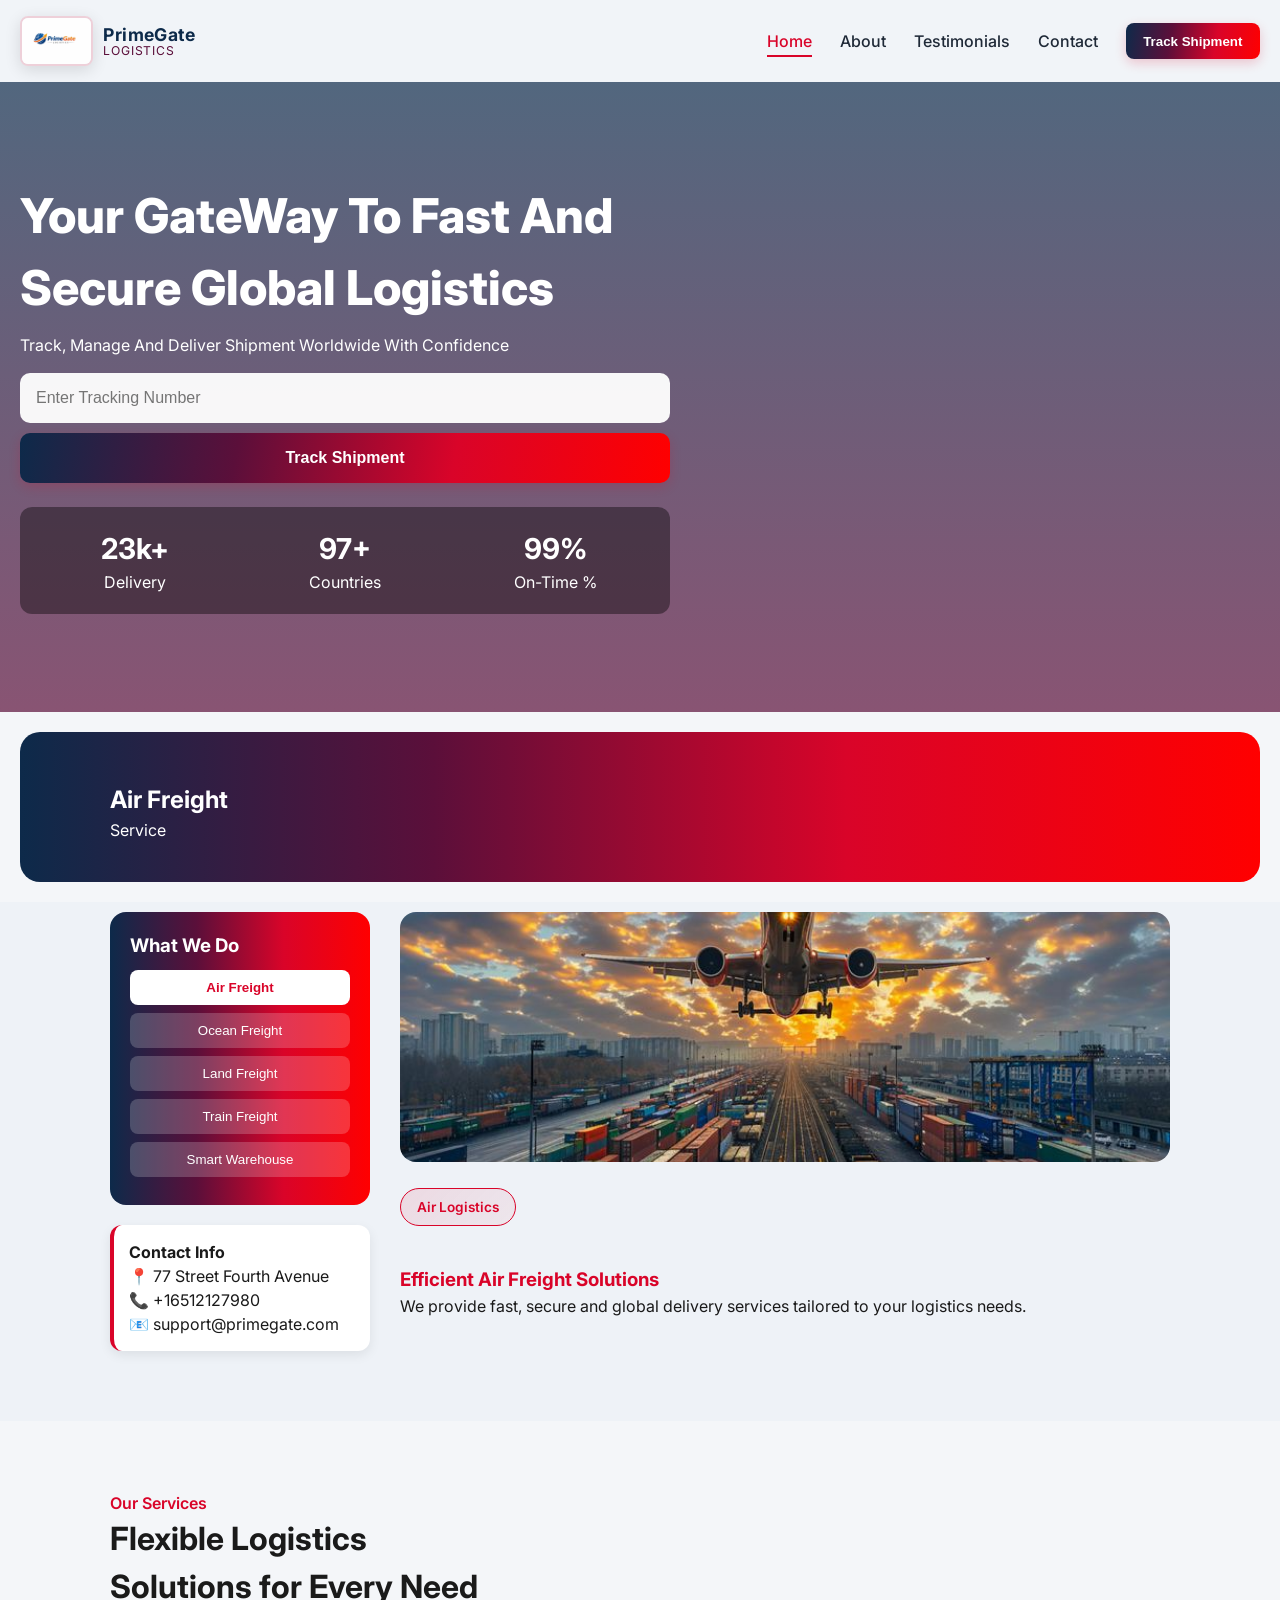
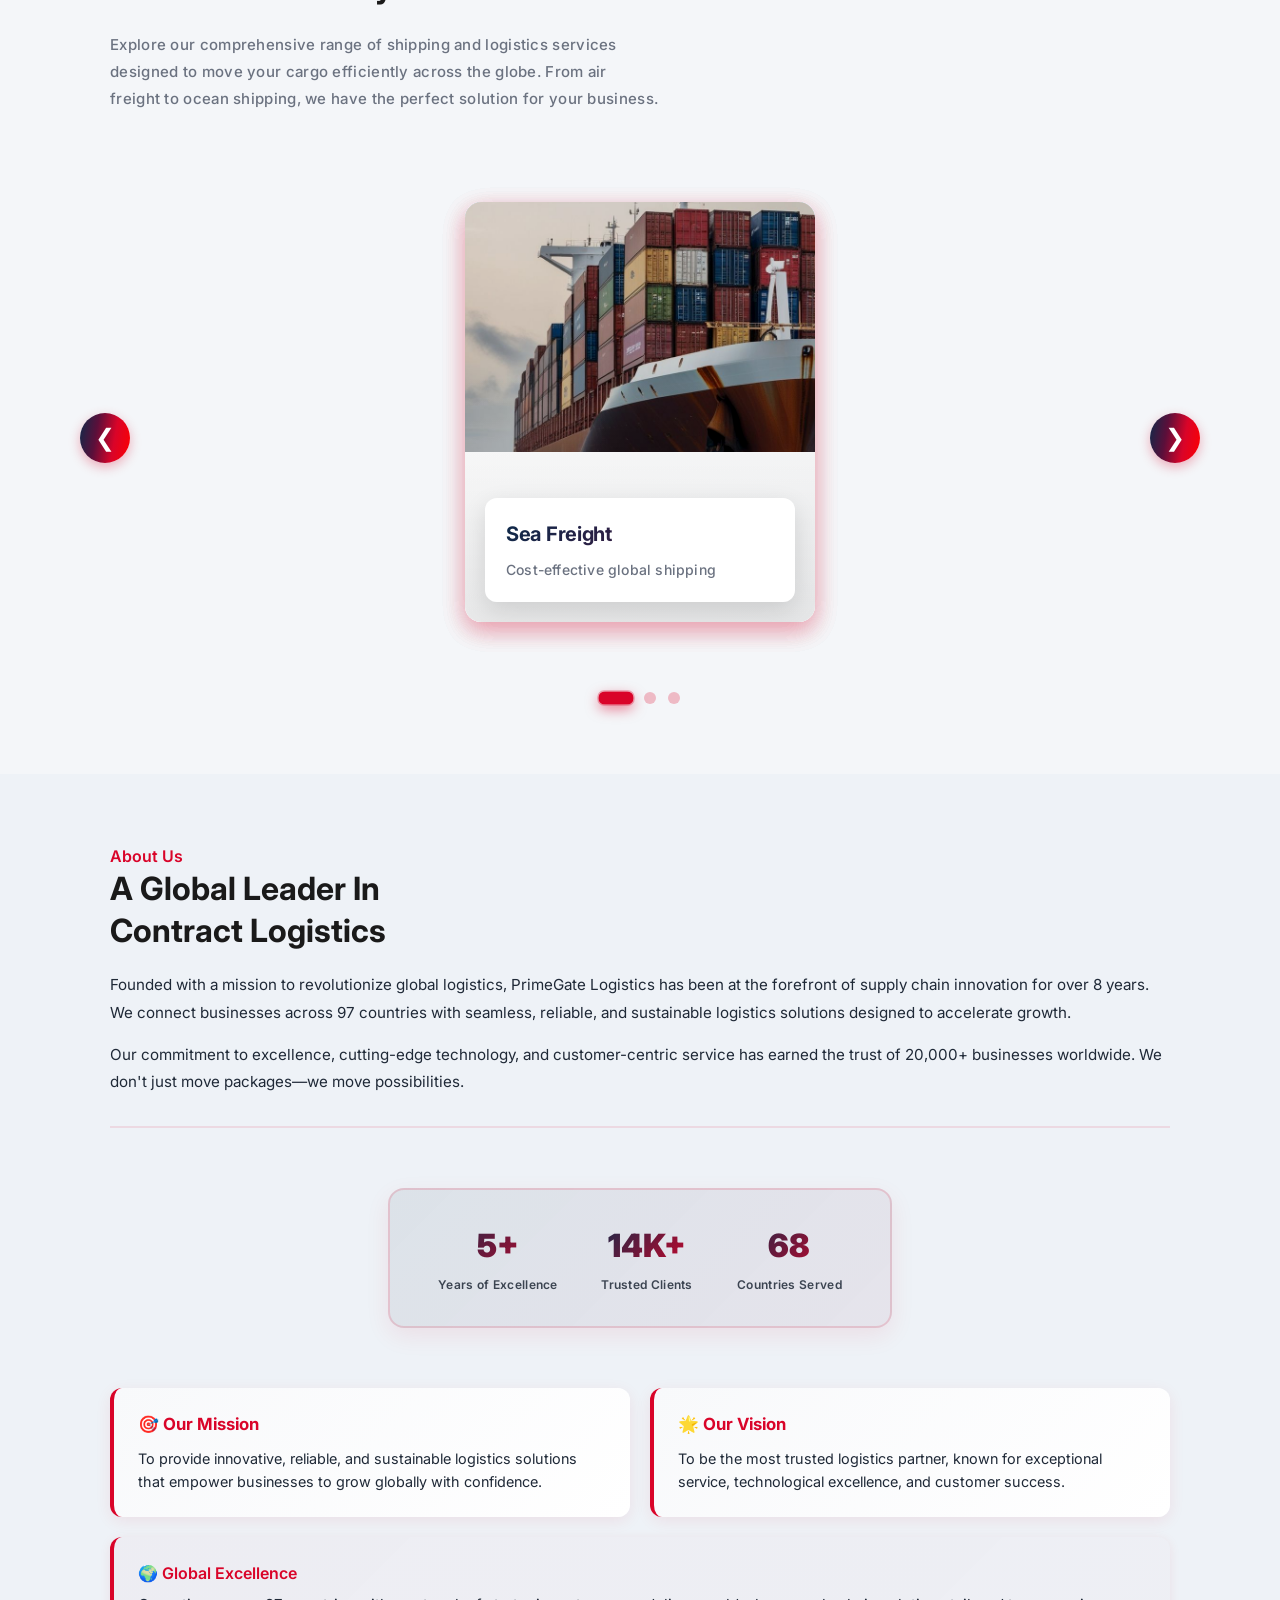
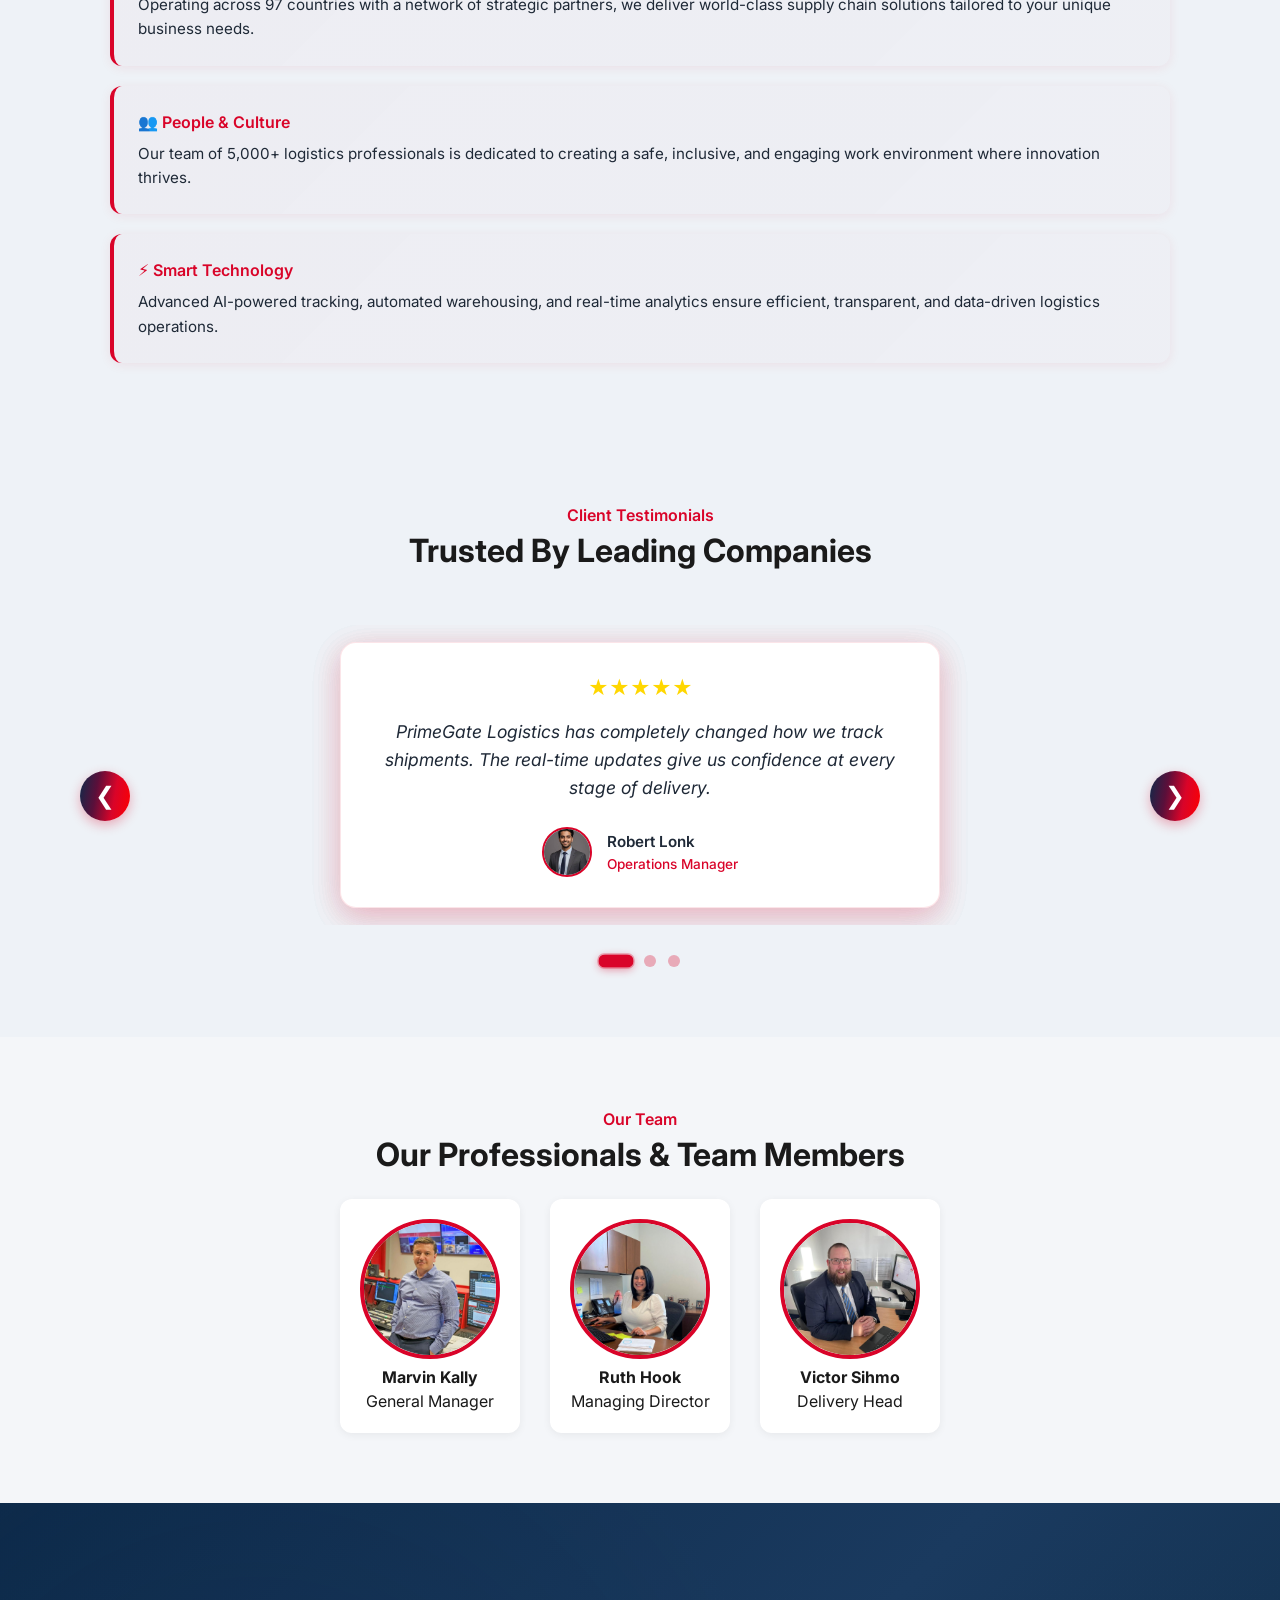
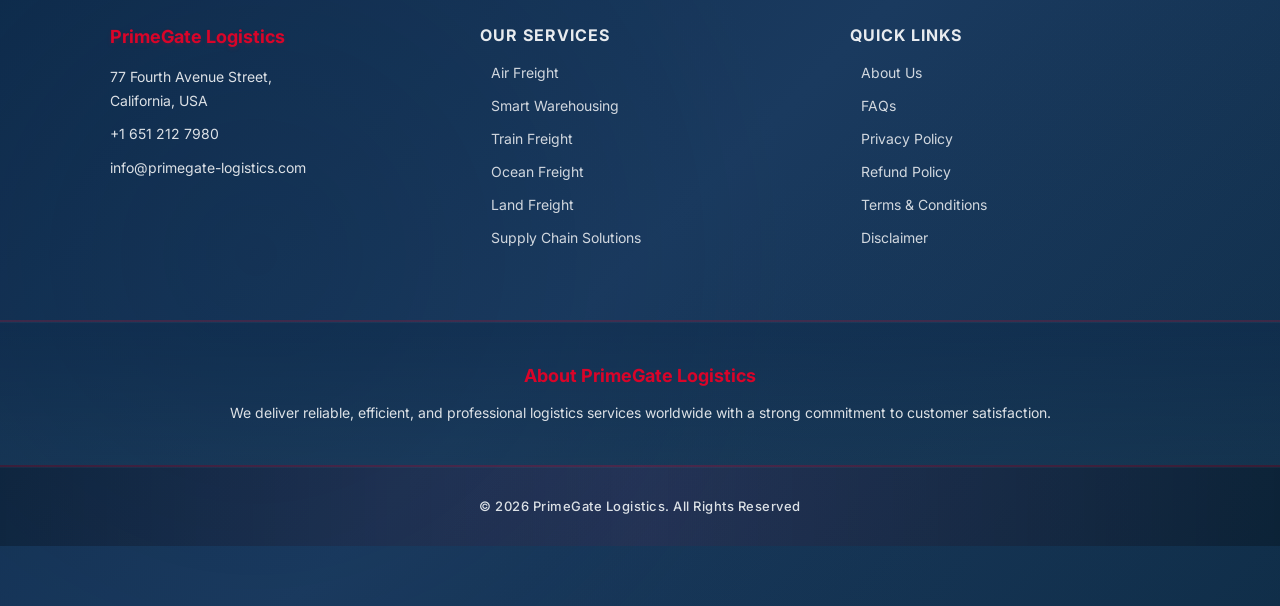
==== commit ee1c89e4: "Update index.html" ====
--- a/index.html
+++ b/index.html
@@ -427,7 +427,7 @@
 
       <p>77 Fourth Avenue Street,<br>California, USA</p>
       <p>+1 651 212 7980</p>
-      <p>support@primegate.com</p>
+      <p>info@primegate-logistics.com</p>
     </div>
 
     <div class="footer-col">
@@ -510,4 +510,4 @@
 </style>
 
 </body>
-</html>+</html>
